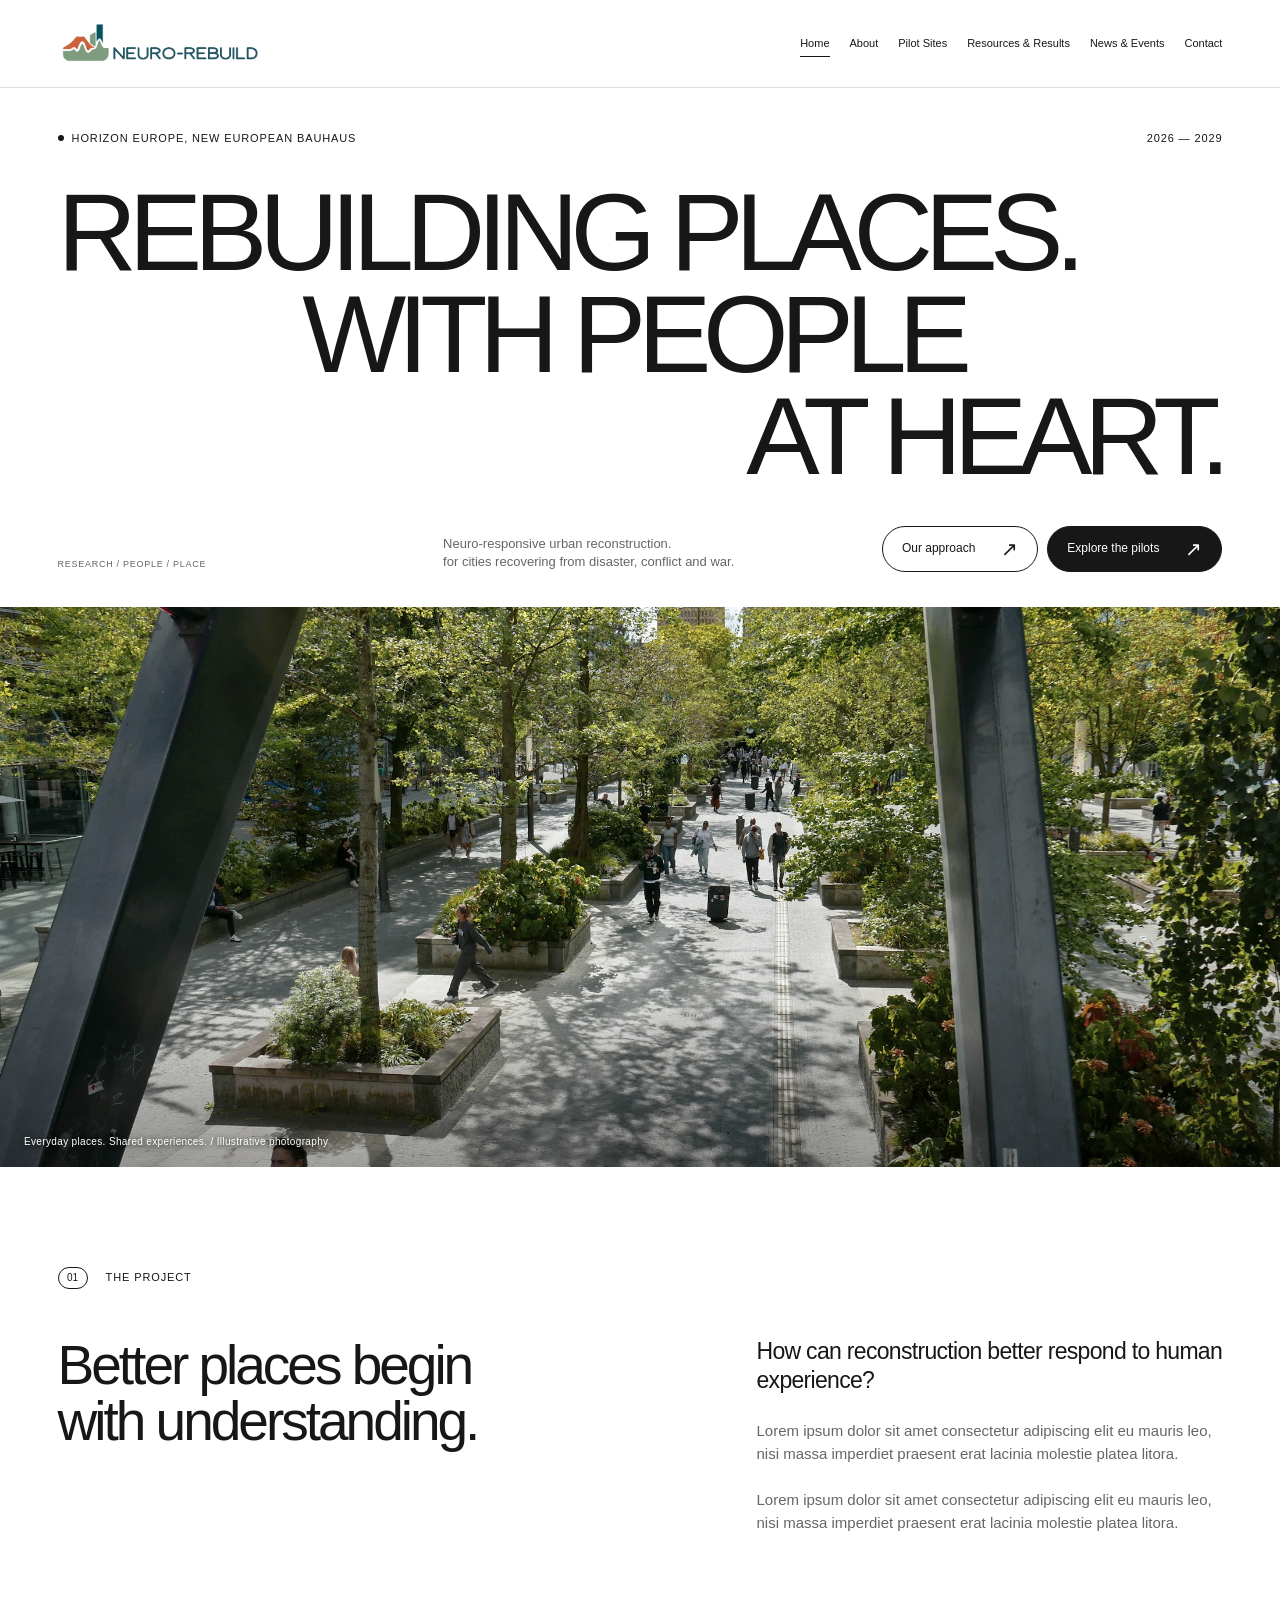
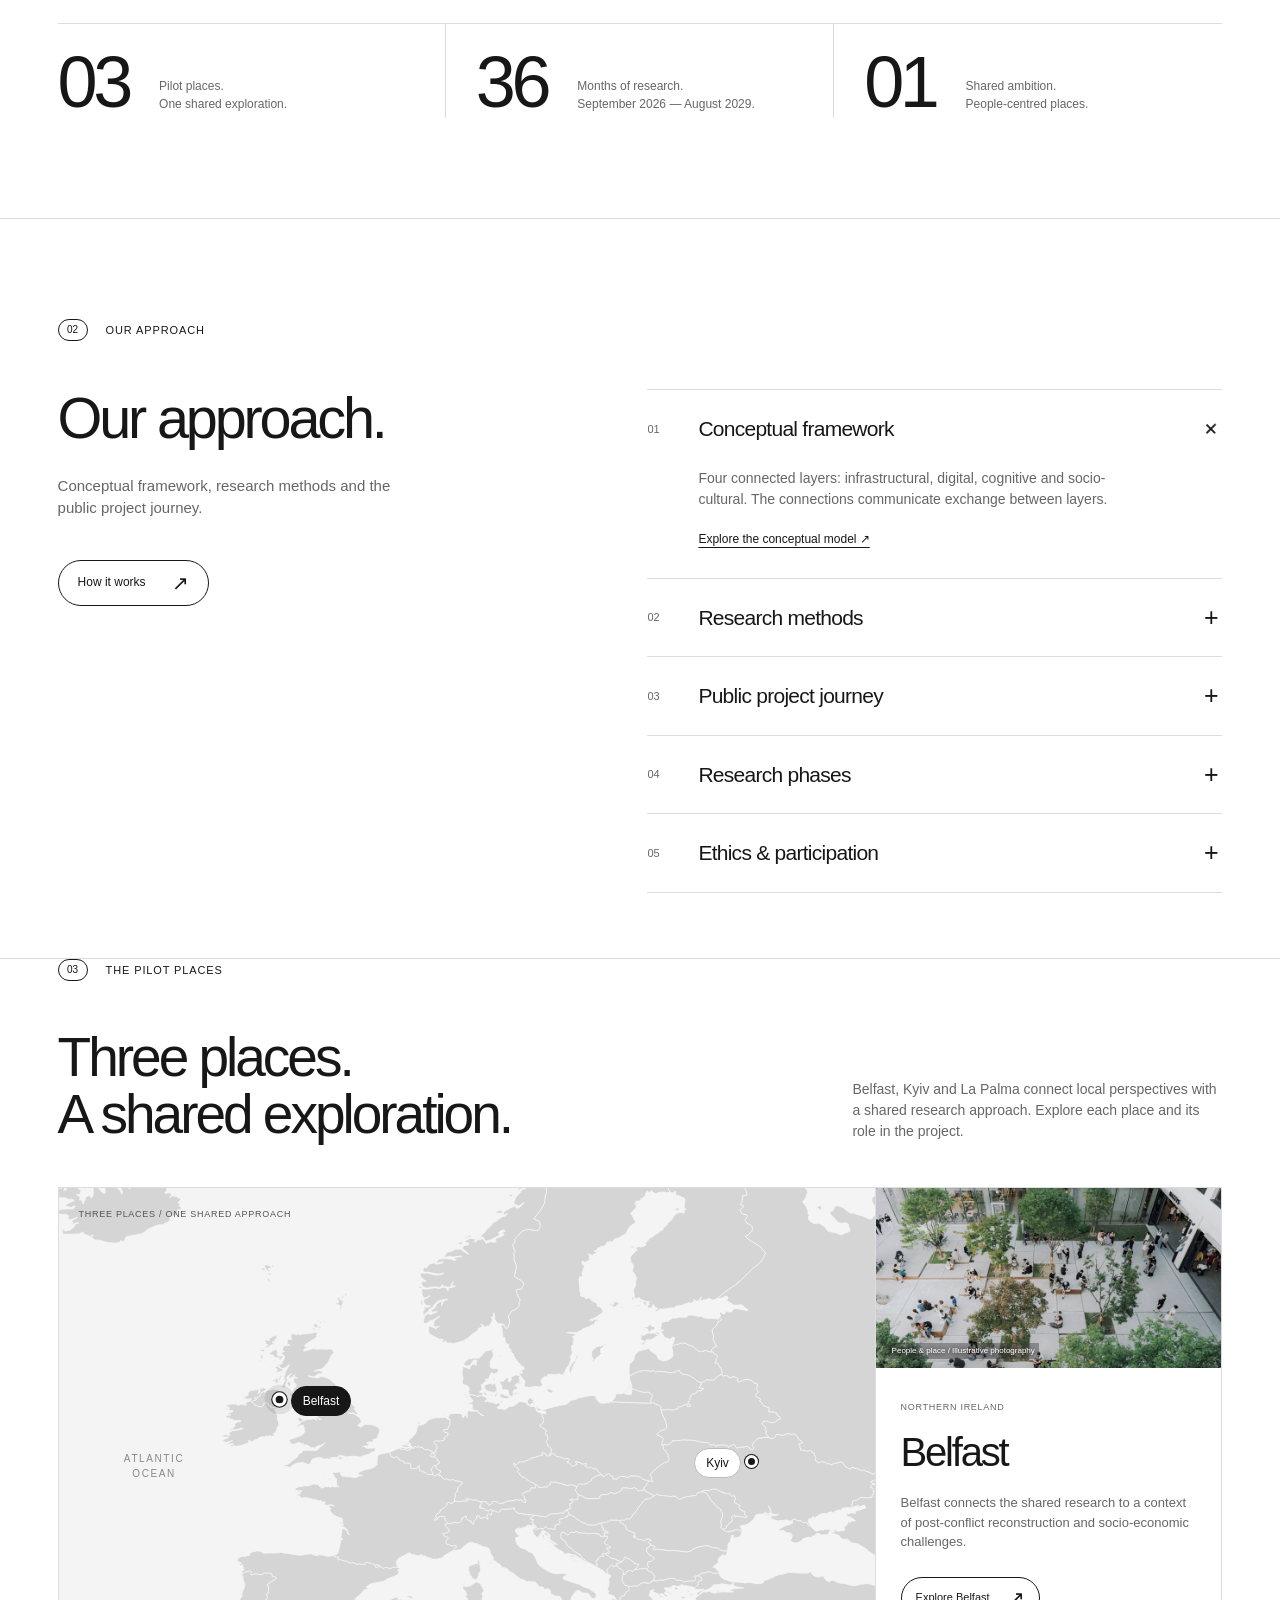
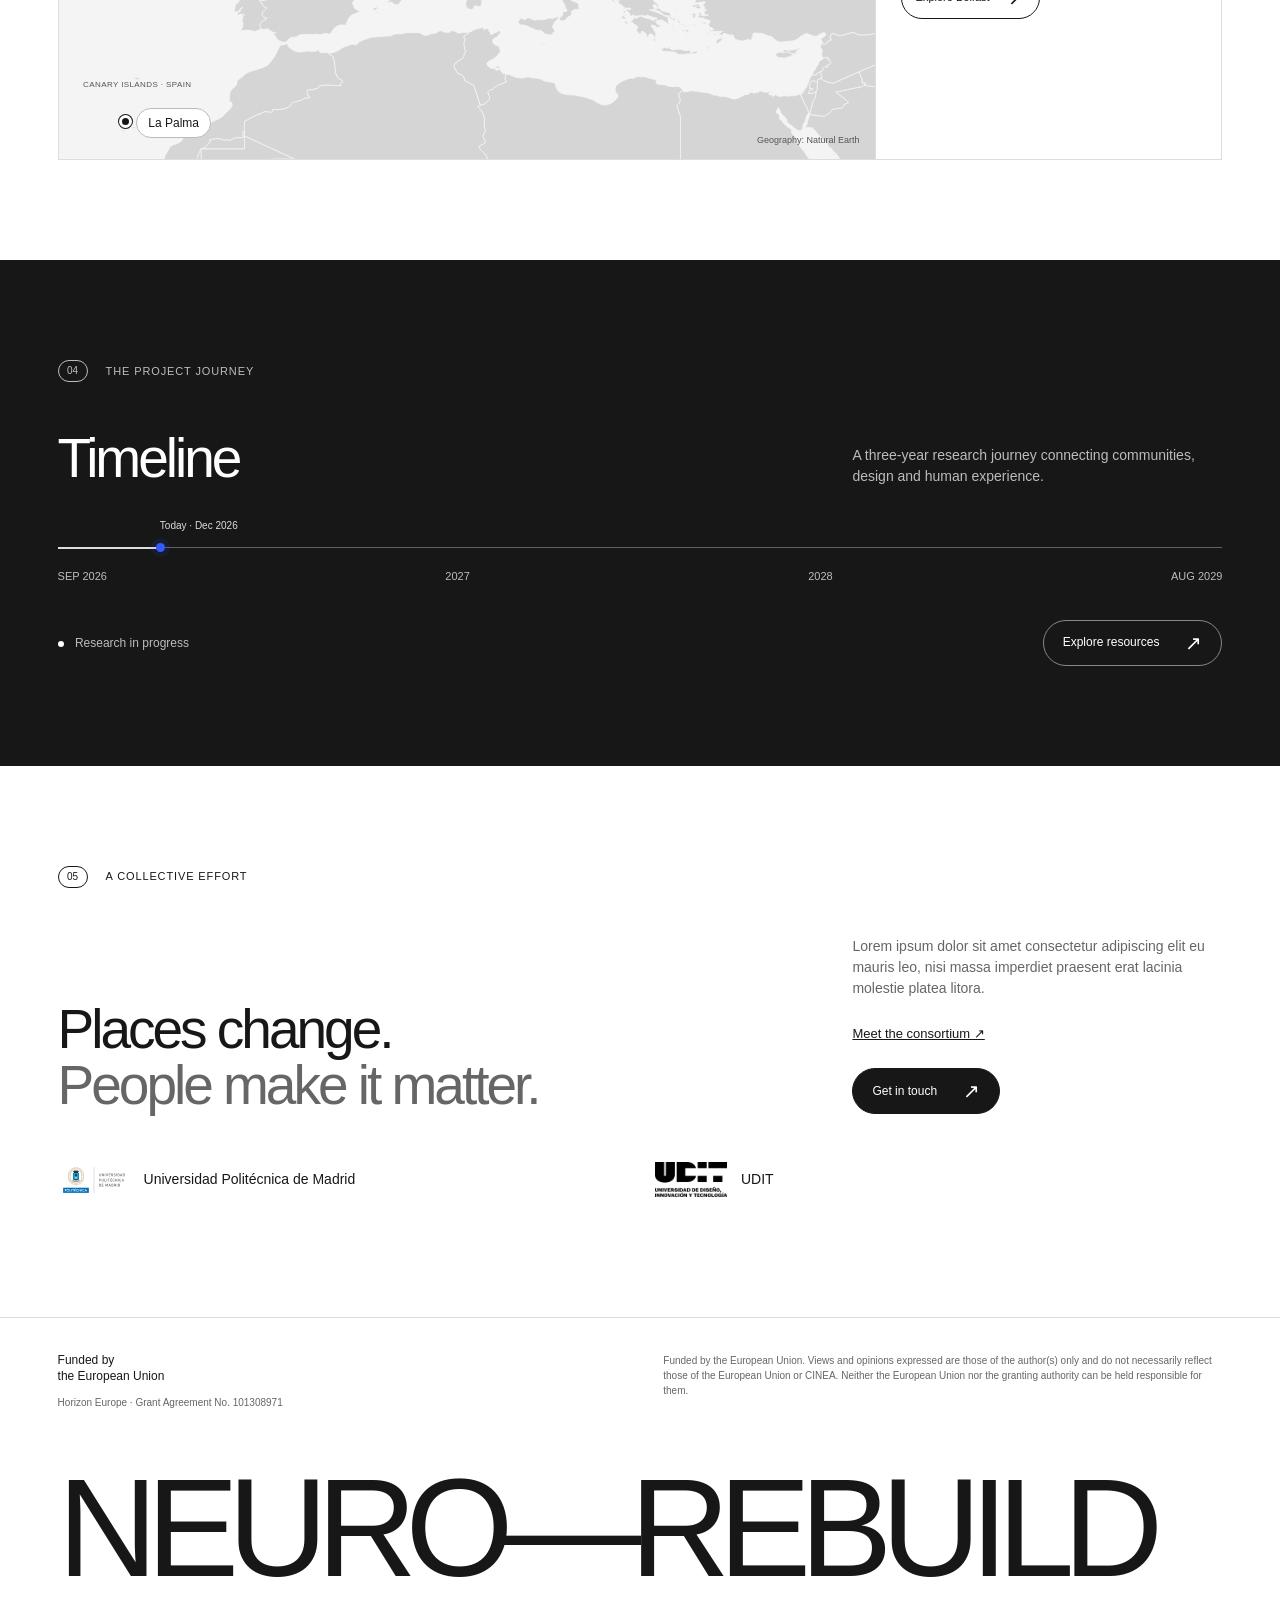
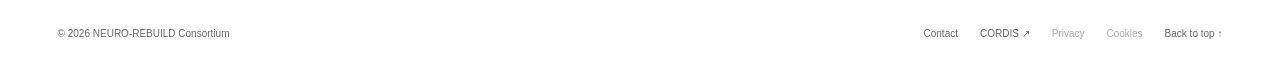
==== html/index.html @ ba74613d "subir web a github" ====
<!doctype html>
<html lang="en">
<head>
  <meta charset="utf-8">
  <meta name="viewport" content="width=device-width, initial-scale=1">
  <meta name="description" content="People-centred urban reconstruction. Explore the NEURO-REBUILD project, its approach and three pilot places.">
  <meta name="theme-color" content="#ffffff">
  <title>Places, with people at heart — NEURO-REBUILD</title>
  <link rel="icon" href="../assets/favicon.svg" type="image/svg+xml">
  <link rel="stylesheet" href="../css/styles.css">
  <script src="../js/content.js" defer></script>
  <script src="../js/script.js" defer></script>
  <script src="../js/modules.js" defer></script>
<script src="../js/partners.js" defer></script>
</head>
<body id="top">
<a class="skip" href="#main">Skip to content</a>
<header class="header wrap"><a class="brand" href="index.html" aria-label="NEURO-REBUILD home"><img src="../assets/NeuroRebuild.png" alt="NEURO-REBUILD" width="2410" height="578"></a>

<button class="menu" aria-controls="navigation" aria-expanded="false" aria-label="Open menu"><span></span><span></span></button>

<nav id="navigation" aria-label="Main navigation"><a href="index.html" aria-current="page">Home</a><a href="about.html">About</a><a href="pilots.html">Pilot Sites</a><a href="resources.html">Resources & Results</a><a href="news.html">News &amp; Events</a><a href="contact.html">Contact</a></nav></header>

<main id="main">

<section class="hero wrap">

<div class="hero-meta"><span><i class="status-dot"></i> Horizon Europe, New European Bauhaus</span><span>2026 — 2029</span></div>

<h1>REBUILDING PLACES.<br><span>WITH PEOPLE</span><br><span class="last-line">AT HEART.</span></h1>

<div class="hero-bottom"><span class="hero-index">RESEARCH / PEOPLE / PLACE</span>

<p>Neuro-responsive urban reconstruction.<br>for cities recovering from disaster, conflict and war.</p>

<div class="hero-actions"><a class="button light" href="#approach">Our approach<span aria-hidden="true">↗</span></a><a class="button " href="#pilots">Explore the pilots<span aria-hidden="true">↗</span></a></div></div>
</section>

<figure class="photo hero-photo"><img src="../assets/public-space.jpg" alt="People walking along a tree-lined urban pedestrian space" loading="eager" width="2200" height="1467"><figcaption>Everyday places. Shared experiences. / Illustrative photography</figcaption></figure>

<section class="section wrap" id="project">

<div class="section-label"><span>01</span>THE PROJECT</div>

<div class="intro-grid reveal">

<h2>Better places begin<br>with understanding.</h2>

<div>

<p class="lead">How can reconstruction better respond to human experience?</p>

<p>Lorem ipsum dolor sit amet consectetur adipiscing elit eu mauris leo, nisi massa imperdiet praesent erat lacinia molestie platea litora.</p>

<p>Lorem ipsum dolor sit amet consectetur adipiscing elit eu mauris leo, nisi massa imperdiet praesent erat lacinia molestie platea litora.</p></div></div>

<div class="stats">

<div><strong>03</strong><span>Pilot places.<br>One shared exploration.</span></div>

<div><strong>36</strong><span>Months of research.<br>September 2026 — August 2029.</span></div>

<div><strong>01</strong><span>Shared ambition.<br>People-centred places.</span></div></div></section>

<section class="approach section wrap" id="approach">
<div class="section-label"><span>02</span>OUR APPROACH</div>
<div class="approach-editorial approach-table">
<div class="approach-statement">
<h2>Our approach.</h2>
<p>Conceptual framework, research methods and the public project journey.</p><a class="button light" href="about.html#how-it-works">How it works <span aria-hidden="true">↗</span></a></div>
<div class="process">
<details class="process-row" open>
<summary><span class="row-number">01</span>
<h3>Conceptual framework</h3><span class="plus" aria-hidden="true">+</span></summary>
<div class="process-content">
<p>Four connected layers: infrastructural, digital, cognitive and socio-cultural. The connections communicate exchange between layers.</p><a class="approach-detail-link" href="about.html#concept-model">Explore the conceptual model ↗</a></div></details>
<details class="process-row" >
<summary><span class="row-number">02</span>
<h3>Research methods</h3><span class="plus" aria-hidden="true">+</span></summary>
<div class="process-content">
<p>Measure, model, experience and co-create. The approach combines neurophysiological tools, digital twins, immersive virtual reality and co-creation.</p><a class="approach-detail-link" href="about.html#how-it-works">How it works ↗</a></div></details>
<details class="process-row" >
<summary><span class="row-number">03</span>
<h3>Public project journey</h3><span class="plus" aria-hidden="true">+</span></summary>
<div class="process-content">
<p>September 2026 — August 2029.</p><a class="approach-detail-link" href="index.html#journey">View the project timeline ↗</a></div></details>
<details class="process-row" >
<summary><span class="row-number">04</span>
<h3>Research phases</h3><span class="plus" aria-hidden="true">+</span></summary>
<div class="process-content">
<p class="placeholder-copy">Lorem ipsum dolor sit amet, consectetur adipiscing elit. Sed do eiusmod tempor incididunt ut labore et dolore magna aliqua.</p></div></details>
<details class="process-row" >
<summary><span class="row-number">05</span>
<h3>Ethics & participation</h3><span class="plus" aria-hidden="true">+</span></summary>
<div class="process-content">
<p class="placeholder-copy">Lorem ipsum dolor sit amet, consectetur adipiscing elit. Sed do eiusmod tempor incididunt ut labore et dolore magna aliqua.</p></div></details></div></div></section>
<section class="section wrap" id="pilots">

<div class="section-label"><span>03</span>THE PILOT PLACES</div>

<div class="section-heading reveal">

<h2>Three places.<br>A shared exploration.</h2>

<p>Belfast, Kyiv and La Palma connect local perspectives with a shared research approach. Explore each place and its role in the project.</p></div>

<div class="pilot-map-module">

<div class="geographic-map" role="group" aria-label="Fixed geographic map of the three pilot locations"><img src="../assets/europe-map.svg" alt="Europe and the north Atlantic, including the Canary Islands" width="1000" height="700"><span class="map-heading">THREE PLACES / ONE SHARED APPROACH</span><span class="ocean-label">ATLANTIC<br>OCEAN</span><span class="canary-label">CANARY ISLANDS · SPAIN</span>

<button class="map-marker marker-belfast" data-map-pilot="belfast" style="--x:27.095%;--y:37.033%" aria-controls="pilot-map-card" aria-pressed="true"><span class="marker-dot" aria-hidden="true"></span><span class="marker-name">Belfast</span></button>

<button class="map-marker marker-kyiv" data-map-pilot="kyiv" style="--x:84.958%;--y:47.882%" aria-controls="pilot-map-card" aria-pressed="false"><span class="marker-dot" aria-hidden="true"></span><span class="marker-name">Kyiv</span></button>

<button class="map-marker marker-la-palma" data-map-pilot="la-palma" style="--x:8.175%;--y:93.441%" aria-controls="pilot-map-card" aria-pressed="false"><span class="marker-dot" aria-hidden="true"></span><span class="marker-name">La Palma</span></button><span class="map-credit">Geography: Natural Earth</span></div>

<section class="map-card" id="pilot-map-card" aria-label="Selected pilot">

<figure><img id="map-photo" src="../assets/community.jpg" alt="People gathering in an urban courtyard; illustrative photograph" width="1600" height="1067" loading="lazy"><figcaption id="map-photo-caption">People & place / Illustrative photography</figcaption></figure>

<div class="map-card-copy">

<div aria-live="polite" aria-atomic="true"><span class="eyebrow" id="map-country">NORTHERN IRELAND</span>

<h3 id="map-city">Belfast</h3>

<p id="map-description">Belfast brings a local perspective to the shared research on people-centred urban reconstruction.</p></div><a class="button light" id="map-pilot-link" href="pilot.html?site=belfast">Explore Belfast <span aria-hidden="true">↗</span></a></div></section></div>

</section>

<section class="journey section wrap" id="journey">

<div class="section-label"><span>04</span>THE PROJECT JOURNEY</div>

<div class="section-heading">

<h2>Timeline</h2>

<p>A three-year research journey connecting communities, design and human experience.</p></div>

<div class="public-timeline" data-timeline>

<div class="timeline-track">

<div class="timeline-progress"></div><span class="timeline-current"><i></i><span data-current-label>Today</span></span></div>

<div class="timeline-range"><time datetime="2026-09-01">SEP 2026</time><span>2027</span><span>2028</span><time datetime="2029-08-31">AUG 2029</time></div>

</div>

<div class="journey-link"><span class="status"><i class="status-dot"></i> Research in progress</span><a class="button light" href="resources.html">Explore resources<span aria-hidden="true">↗</span></a></div></section>

<section class="section wrap" id="latest-updates" data-content-section="updates" hidden>

<div class="section-label"><span>05</span>NEWS & EVENTS</div>

<h2>From the project.</h2>

<div data-content-list="updates"></div></section>

<section class="section wrap" id="featured-resources" data-content-section="resources" hidden>

<div class="section-label"><span>06</span>RESOURCES & RESULTS</div>

<h2>Knowledge to share.</h2>

<div data-content-list="resources"></div></section>

<section class="connect section wrap" id="connect">

<div class="section-label"><span>05</span>A COLLECTIVE EFFORT</div>

<div class="section-heading">

<h2>Places change.<br><span class="muted">People make it matter.</span></h2>

<div>

<p>Lorem ipsum dolor sit amet consectetur adipiscing elit eu mauris leo, nisi massa imperdiet praesent erat lacinia molestie platea litora.</p><a class="consortium-link" href="about.html#consortium">Meet the consortium ↗</a>

<a class="button" href="contact.html">Get in touch <span aria-hidden="true">↗</span></a></div></div><div class="partner-rotation" data-partner-rotation aria-label="Consortium partners"><div class="partner-pair"><div class="rotating-partner"><span>Universidad Politécnica de Madrid</span></div><div class="rotating-partner"><span>UDIT</span></div></div></div></section></main>

<footer class="footer wrap">

<div class="footer-top">

<div class="funding">

<div>Funded by<br><strong>the European Union</strong><small>Horizon Europe · Grant Agreement No. 101308971</small></div></div>

<p>Funded by the European Union. Views and opinions expressed are those of the author(s) only and do not necessarily reflect those of the European Union or CINEA. Neither the European Union nor the granting authority can be held responsible for them.</p></div><a class="footer-wordmark" href="index.html" aria-label="NEURO REBUILD home">NEURO—<span>REBUILD</span></a>

<div class="footer-bottom"><span>© 2026 NEURO-REBUILD Consortium</span>

<div><a href="contact.html">Contact</a><a href="https://cordis.europa.eu/project/id/101308971" target="_blank" rel="noopener noreferrer">CORDIS ↗</a><span aria-disabled="true">Privacy</span><span aria-disabled="true">Cookies</span><a href="#top">Back to top ↑</a></div></div></footer>
</body>
</html>
---- css/styles.css ----
/* NEURO—REBUILD / Editorial redesign. Local assets, no dependencies. */
:root {
  --paper:#ededed;
  --ink:#252525;
  --muted:#767676;
  --line:#cbcbcb;
  --green:#393939;
  --lime:#dadada;
  --pad:4.5vw;
  --ease:cubic-bezier(.2,.7,.2,1)}

* {
  box-sizing:border-box}
html {
  scroll-behavior:smooth;
  scroll-padding-top:30px}
body {
  margin:0;
  background:var(--paper);
  color:var(--ink);
  font-family:Arial,Helvetica,sans-serif;
  font-size:16px;
  line-height:1.5}
a {
  color:inherit;
  text-decoration:none}
button,input {
  font:inherit;
  color:inherit}
button,a,input,summary {
  -webkit-tap-highlight-color:transparent}
button,summary {
  cursor:pointer}
button:disabled,[aria-disabled=true] {
  cursor:default}
button:disabled {
  opacity:.44}
a:focus-visible,button:focus-visible,summary:focus-visible,input:focus-visible {
  outline:2px solid var(--green);
  outline-offset:6px}
p {
  margin:0 0 24px;
  color:var(--muted)}
h1,h2,h3 {
  margin:0;
  font-weight:400;
  letter-spacing:-.055em;
  line-height:1.03}
h2 {
  font-size:clamp(34px,4.3vw,70px)}
h3 {
  font-size:30px}
figure {
  margin:0}
img {
  display:block;
  max-width:100%}
.wrap {
  padding-left:var(--pad);
  padding-right:var(--pad)}
.section {
  padding-top:100px;
  padding-bottom:100px}
.muted {
  color:var(--muted)}
.eyebrow,.section-label,.hero-meta,.hero-index,.card-meta,.resource-summary {
  font-family:Arial,Helvetica,sans-serif;
  font-size:11px;
  letter-spacing:.08em;
  text-transform:uppercase}
.section-label {
  display:flex;
  align-items:center;
  gap:18px;
  margin-bottom:48px}
.section-label>span {
  border:1px solid currentColor;
  min-width:30px;
  height:22px;
  padding:2px 7px;
  border-radius:20px;
  text-align:center;
  font-size:10px;
  letter-spacing:0}
.button {
  display:inline-flex;
  align-items:center;
  justify-content:space-between;
  gap:26px;
  padding:12px 19px;
  border:1px solid var(--ink);
  border-radius:30px;
  background:var(--ink);
  color:var(--paper);
  font-size:12px;
  line-height:1.4;
  white-space:nowrap;
  transition:background .25s,transform .25s}
.button span {
  font-size:20px;
  line-height:1}
.button.light {
  background:transparent;
  color:var(--ink)}
.button:not(:disabled):hover {
  transform:translateY(-3px);
  background:var(--green);
  color:var(--paper)}
.skip {
  position:absolute;
  top:-100px;
  left:15px;
  z-index:20;
  background:var(--paper);
  padding:10px}
.skip:focus {
  top:15px}
.header {
  height:88px;
  display:flex;
  align-items:center;
  justify-content:space-between;
  border-bottom:1px solid var(--line);
  gap:20px}
.brand {
  font-size:21px;
  letter-spacing:-.065em;
  display:flex;
  align-items:center;
  font-weight:600;
  white-space:nowrap}
.brand-dot {
  width:7px;
  height:7px;
  border-radius:50%;
  background:var(--green);
  margin:0 0 12px 4px}
.header nav {
  display:flex;
  align-items:center;
  gap:32px;
  font-size:12px}
.header nav a {
  position:relative}
.header nav a:after {
  content:'';
  height:1px;
  background:var(--ink);
  position:absolute;
  bottom:-5px;
  left:0;
  width:0;
  transition:width .3s}
.header nav a:hover:after,.header nav a[aria-current=page]:after {
  width:100%}
.nav-contact {
  margin-left:40px;
  color:var(--muted)}
.menu {
  display:none}
.hero {
  padding-top:42px;
  padding-bottom:35px}
.hero-meta {
  display:flex;
  justify-content:space-between;
  margin-bottom:34px}
.hero-meta>span:first-child {
  display:flex;
  align-items:center;
  gap:8px}
.status-dot {
  display:inline-block;
  width:6px;
  height:6px;
  background:var(--green);
  border-radius:50%}
.hero h1 {
  font-size:clamp(58px,8.6vw,155px);
  letter-spacing:-.075em;
  line-height:.93}
.hero h1>span {
  display:block;
  margin-left:21%}
.hero h1 br {
  display:none}
.hero h1 .last-line {
  text-align:right;
  margin-left:0}
.hero-bottom {
  display:grid;
  grid-template-columns:1fr 1.15fr auto;
  align-items:end;
  gap:30px;
  margin-top:38px}
.hero-index {
  font-size:9px;
  color:var(--muted)}
.hero-bottom p {
  font-size:13px;
  margin:0;
  line-height:1.4}
.hero-actions {
  display:flex;
  gap:9px}
.photo {
  position:relative;
  overflow:hidden;
  background:#d6d6d6}
.photo img {
  width:100%;
  height:100%;
  object-fit:cover;
  filter:saturate(.62);
  transition:transform 1.2s var(--ease)}
.photo:hover img {
  transform:scale(1.025)}
.photo figcaption {
  position:absolute;
  left:24px;
  bottom:18px;
  color:white;
  text-shadow:0 1px 6px #000000;
  font-size:10px;
  letter-spacing:.035em}
.photo:after {
  content:'';
  position:absolute;
  inset:65% 0 0;
  background:linear-gradient(transparent,#00000055);
  pointer-events:none}
.photo figcaption {
  z-index:1}
.hero-photo {
  height:560px}
.hero-photo img {
  object-position:center 46%}
.intro-grid {
  display:grid;
  grid-template-columns:1.2fr 1fr;
  gap:12%}
.intro-grid p {
  font-size:15px;
  max-width:530px}
.intro-grid .lead {
  color:var(--ink);
  font-size:23px;
  line-height:1.3;
  letter-spacing:-.03em}
.stats {
  display:grid;
  grid-template-columns:repeat(3,1fr);
  margin-top:65px;
  border-top:1px solid var(--line)}
.stats>div {
  display:flex;
  align-items:flex-end;
  gap:30px;
  border-right:1px solid var(--line);
  padding:22px 30px 0 0}
.stats>div+div {
  padding-left:30px}
.stats>div:last-child {
  border:0}
.stats strong {
  font-size:72px;
  font-weight:400;
  letter-spacing:-.06em;
  line-height:1}
.stats span {
  font-size:12px;
  color:var(--muted);
  padding-bottom:5px}
.approach {
  border-top:1px solid var(--line);
  border-bottom:1px solid var(--line)}
.approach-grid {
  display:grid;
  grid-template-columns:1fr 1.15fr;
  gap:12%}
.approach h2 {
  font-size:clamp(38px,4.1vw,65px)}
.process-photo {
  height:260px;
  margin-top:45px;
  max-width:430px}
.process-row {
  border-top:1px solid var(--line)}
.process-row:last-of-type {
  border-bottom:1px solid var(--line)}
.process-row summary {
  list-style:none;
  display:grid;
  grid-template-columns:36px 1fr 22px;
  gap:15px;
  padding:28px 0;
  align-items:center}
.process-row summary::-webkit-details-marker {
  display:none}
.row-number {
  font-size:11px;
  color:var(--muted)}
.process-row h3 {
  font-size:25px;
  letter-spacing:-.035em}
.plus {
  font-size:25px;
  font-weight:300;
  text-align:center;
  transition:transform .3s}
.process-row[open] .plus {
  transform:rotate(45deg)}
.process-content {
  padding:0 38px 28px 51px}
.process-content>span {
  font-size:10px;
  letter-spacing:.07em;
  text-transform:uppercase;
  color:var(--green)}
.process-content p {
  font-size:14px;
  margin:15px 0 0;
  max-width:440px}
.process-note {
  font-size:12px;
  margin-top:25px}
.process-note span {
  font-size:22px;
  margin-right:12px;
  vertical-align:middle}
.section-heading {
  display:flex;
  justify-content:space-between;
  gap:60px;
  align-items:flex-end;
  margin-bottom:45px}
.section-heading p {
  max-width:370px;
  font-size:14px;
  margin:0}
.pilots-grid {
  display:grid;
  grid-template-columns:repeat(3,1fr);
  gap:16px}
.pilot-card {
  display:block;
  background:#e2e2e2;
  padding:25px;
  min-height:290px;
  position:relative;
  transition:background .35s,color .35s,transform .35s}
.pilot-card:nth-child(2) {
  background:#d9d9d9}
.pilot-card:nth-child(3) {
  background:#d7d7d7}
.pilot-card:hover {
  background:var(--green);
  color:var(--paper);
  transform:translateY(-5px)}
.card-meta {
  display:flex;
  justify-content:space-between;
  align-items:center;
  font-size:10px}
.card-meta span:last-child {
  font-size:27px;
  transition:transform .3s}
.pilot-card:hover .card-meta span:last-child {
  transform:translate(4px,-4px)}
.pilot-card h3 {
  font-size:clamp(42px,4.4vw,70px);
  margin-top:60px;
  margin-bottom:35px}
.pilot-bottom {
  display:flex;
  justify-content:space-between;
  gap:10px;
  border-top:1px solid #77777766;
  padding-top:15px;
  font-size:11px}
.pilot-bottom span:last-child {
  opacity:.6}
.journey {
  background:var(--green);
  color:var(--paper)}
.journey p {
  color:#c4c4c4}
.journey .section-label {
  color:#c4c4c4}
.timeline {
  display:grid;
  grid-template-columns:repeat(3,1fr);
  border-top:1px solid #8b8b8b;
  margin-top:65px}
.timeline>div {
  padding-top:30px;
  position:relative}
.timeline-dot {
  position:absolute;
  left:0;
  top:-4px;
  background:var(--lime);
  width:7px;
  height:7px;
  border-radius:50%}
.timeline small {
  font-size:10px;
  letter-spacing:.07em;
  color:#c2c2c2}
.timeline h3 {
  font-size:23px;
  margin-top:15px;
  letter-spacing:-.025em}
.journey-link {
  display:flex;
  align-items:center;
  justify-content:space-between;
  margin-top:65px}
.status {
  font-size:12px;
  color:#cacaca}
.status .status-dot {
  background:var(--lime);
  margin-right:8px;
  box-shadow:0 0 0 4px #dadada12}
.journey .button.light {
  border-color:#b9b9b9;
  color:var(--paper)}
.connect .section-heading {
  margin:0}
.connect .section-heading>div {
  max-width:370px}
.connect p {
  margin-bottom:25px}
.footer {
  border-top:1px solid var(--line);
  padding-top:35px;
  padding-bottom:25px}
.footer-top {
  display:grid;
  grid-template-columns:1fr 1.2fr;
  gap:12%;
  margin-bottom:50px}
.funding {
  display:flex;
  gap:15px;
  font-size:12px;
  line-height:1.3}
.funding strong {
  font-weight:500}
.funding small {
  display:block;
  color:var(--muted);
  font-size:10px;
  margin-top:12px}
.eu-mark {
  font-size:40px;
  line-height:1;
  color:var(--green)}
.footer-top>p {
  font-size:10px;
  margin:0}
.footer-wordmark {
  font-size:10.85vw;
  letter-spacing:-.082em;
  line-height:1;
  display:block;
  white-space:nowrap}
.footer-bottom {
  display:flex;
  justify-content:space-between;
  gap:20px;
  font-size:10px;
  color:var(--muted);
  margin-top:28px}
.footer-bottom>div {
  display:flex;
  gap:22px}
.footer-bottom [aria-disabled=true] {
  opacity:.55}
.footer-bottom a:hover {
  text-decoration:underline}
.page-hero {
  padding-top:45px;
  padding-bottom:65px}
.breadcrumb {
  display:flex;
  gap:14px;
  font-size:11px;
  color:var(--muted);
  margin-bottom:55px}
.breadcrumb a:hover {
  text-decoration:underline}
.pilot-title {
  display:flex;
  justify-content:space-between;
  align-items:flex-end;
  gap:40px;
  margin-bottom:45px}
.pilot-title h1 {
  font-size:clamp(90px,14vw,210px)}
.pilot-title p {
  font-size:15px;
  margin:14px 0 0}
.pilot-title .eyebrow {
  color:var(--green)}
.pilot-switch {
  display:flex;
  gap:30px;
  border-top:1px solid var(--line);
  padding-top:20px;
  font-size:12px}
.pilot-switch a {
  color:var(--muted)}
.pilot-switch a[aria-current=page] {
  color:var(--ink);
  text-decoration:underline;
  text-underline-offset:5px}
.pilot-overview {
  padding-top:20px;
  padding-bottom:60px}
.pilot-overview .section-label {
  margin-bottom:30px}
.pilot-photo {
  height:500px}
.pilot-photo img {
  object-position:center 50%}
.pilot-layout {
  display:grid;
  grid-template-columns:1fr 2.2fr;
  gap:9%}
.toc {
  display:flex;
  flex-direction:column;
  align-items:flex-start;
  gap:14px;
  position:sticky;
  top:35px;
  align-self:start;
  font-size:13px}
.toc>.eyebrow {
  margin-bottom:15px;
  color:var(--muted)}
.toc a:hover {
  text-decoration:underline}
.pilot-copy>section {
  border-top:1px solid var(--line);
  padding:35px 0}
.pilot-copy>section:first-child {
  padding-top:0;
  border:0}
.pilot-copy .section-label {
  margin-bottom:28px}
.pilot-copy h2 {
  font-size:44px;
  margin-bottom:30px}
.pilot-copy h3 {
  font-size:33px;
  margin-bottom:22px}
.pilot-copy p {
  font-size:16px;
  max-width:650px}
.text-button {
  border:0;
  border-bottom:1px solid var(--line);
  padding:8px 0;
  background:none;
  font-size:13px}
.text-button span {
  margin-left:25px}
.involved {
  display:flex;
  justify-content:space-between;
  align-items:center;
  background:#e1e1e1}
.involved .section-label {
  margin-bottom:30px}
.resources-hero h1 {
  font-size:clamp(50px,7.5vw,120px);
  line-height:1}
.offset {
  margin-left:15%}
.resource-intro {
  display:flex;
  justify-content:space-between;
  gap:40px;
  margin-top:45px}
.resource-intro p {
  font-size:18px;
  max-width:480px;
  margin:0}
.resource-controls {
  display:flex;
  justify-content:space-between;
  align-items:center;
  gap:25px;
  border-top:1px solid var(--line);
  border-bottom:1px solid var(--line);
  padding:18px 0}
.tabs {
  display:flex;
  gap:24px;
  flex-wrap:wrap}
.filter-tab {
  border:0;
  background:none;
  padding:5px 0;
  font-size:13px;
  color:var(--muted)}
.filter-tab[aria-pressed=true] {
  color:var(--ink);
  text-decoration:underline;
  text-underline-offset:6px}
.search {
  display:flex;
  align-items:center;
  gap:10px;
  max-width:220px}
.search>span {
  font-size:28px}
.search input {
  border:0;
  background:none;
  width:100%;
  font-size:13px;
  min-width:0;
  padding:7px 0;
  outline-offset:2px}
.resource-summary {
  display:flex;
  justify-content:space-between;
  color:var(--muted);
  padding:25px 0 10px;
  font-size:9px}
.resource-row {
  display:grid;
  grid-template-columns:65px 1fr 100px;
  gap:24px;
  border-bottom:1px solid var(--line);
  padding:38px 0}
.resource-number {
  font-size:14px;
  color:var(--muted)}
.resource-row h2 {
  font-size:34px;
  margin:14px 0 16px}
.resource-row p {
  font-size:14px;
  margin:0}
.resource-row .eyebrow {
  color:var(--muted);
  font-size:9px}
.resource-action {
  display:flex;
  justify-content:space-between;
  align-items:center;
  align-self:center;
  background:none;
  border:0;
  gap:14px;
  font-size:11px}
.resource-action span:last-child {
  font-size:28px}
.resource-section {
  padding-bottom:90px}
.empty {
  padding:60px 0}
.empty p {
  margin-top:15px}
.platform {
  display:grid;
  grid-template-columns:1fr 1.1fr;
  gap:10%;
  align-items:center;
  border-top:1px solid var(--line)}
.platform .section-label {
  margin-bottom:30px}
.platform h2 {
  margin-bottom:25px}
.platform p {
  font-size:15px;
  max-width:400px}
.platform-photo {
  height:380px}
.platform-status {
  font-size:10px;
  display:block;
  margin-top:15px;
  text-transform:uppercase;
  letter-spacing:.08em;
  color:var(--muted)}
[hidden] {
  display:none!important}
.reveal {
  opacity:1;
  transform:none}
.reveal.pending {
  opacity:0;
  transform:translateY(20px)}
.reveal.visible {
  animation:enter .65s var(--ease) both}
.hero h1 {
  animation:enter .85s var(--ease) both}
@keyframes enter {
  from {
  opacity:0;
  transform:translateY(20px)}
to {
  opacity:1;
  transform:translateY(0)}
}

@media(min-width:1800px) {
  :root {
  --pad:max(4.5vw,calc((100vw - 1640px)/2))}
.hero h1 {
  font-size:150px}
.footer-wordmark {
  font-size:185px}
}

@media(max-width:1050px) {
  .header nav {
  gap:20px}
.nav-contact {
  margin-left:10px}
.hero-bottom {
  grid-template-columns:1fr auto}
.hero-index {
  display:none}
.hero-actions .button {
  gap:14px}
.section {
  padding-top:70px;
  padding-bottom:70px}
.hero-photo {
  height:420px}
.stats>div {
  gap:18px}
.stats strong {
  font-size:55px}
.stats span {
  font-size:10px}
.approach-grid {
  gap:7%}
.process-row h3 {
  font-size:22px}
.pilot-card {
  padding:20px;
  min-height:260px}
.pilot-bottom {
  flex-direction:column}
.pilot-card h3 {
  margin-top:50px}
.footer-wordmark {
  font-size:10.7vw}
.tabs {
  gap:16px}
.resource-intro p {
  max-width:400px}
}

@media(max-width:700px) {
  :root {
  --pad:6vw}
.header {
  height:74px}
.brand {
  font-size:19px}
.menu {
  display:flex;
  flex-direction:column;
  justify-content:center;
  gap:6px;
  width:40px;
  height:40px;
  border:0;
  background:none;
  padding:8px}
.menu span {
  height:1px;
  width:24px;
  background:var(--ink);
  transition:transform .25s}
.menu[aria-expanded=true] span:first-child {
  transform:translateY(3.5px) rotate(45deg)}
.menu[aria-expanded=true] span:last-child {
  transform:translateY(-3.5px) rotate(-45deg)}
.header nav {
  display:none;
  position:absolute;
  left:0;
  right:0;
  top:74px;
  background:var(--paper);
  padding:30px var(--pad);
  border-bottom:1px solid var(--line);
  z-index:10;
  align-items:flex-start;
  gap:23px;
  font-size:18px;
  box-shadow:0 12px 20px #25252510}
.header nav.open {
  display:flex;
  flex-direction:column}
.nav-contact {
  margin:0;
  font-size:14px}
.hero {
  padding-top:26px;
  padding-bottom:30px}
.hero-meta {
  font-size:8px;
  letter-spacing:.03em;
  margin-bottom:35px;
  gap:10px}
.hero-meta>span:first-child {
  gap:6px}
.status-dot {
  width:5px;
  height:5px}
.hero h1 {
  font-size:clamp(39px,10.3vw,70px);
  line-height:1;
  letter-spacing:-.07em}
.hero h1>span {
  margin-left:8%}
.hero h1 .last-line {
  margin-top:3px}
.hero-bottom {
  display:block;
  margin-top:30px}
.hero-bottom p {
  font-size:13px;
  max-width:300px}
.hero-actions {
  margin-top:23px;
  justify-content:space-between;
  gap:8px}
.hero-actions .button {
  font-size:11px;
  padding:11px 15px;
  gap:15px}
.hero-photo {
  height:350px}
.hero-photo img {
  object-position:53% center}
.photo figcaption {
  left:17px;
  bottom:13px;
  font-size:8px;
  max-width:90%}
.section {
  padding-top:54px;
  padding-bottom:54px}
.section-label {
  font-size:9px;
  margin-bottom:30px;
  gap:12px}
.section-label>span {
  font-size:9px;
  min-width:27px;
  height:21px}
h2 {
  font-size:38px}
.intro-grid {
  display:block}
.intro-grid h2 {
  margin-bottom:30px}
.intro-grid p {
  font-size:14px}
.intro-grid .lead {
  font-size:21px;
  max-width:320px}
.stats {
  margin-top:35px}
.stats>div,.stats>div+div {
  display:block;
  padding:15px 10px 0 12px}
.stats>div:first-child {
  padding-left:0}
.stats strong {
  font-size:43px;
  display:block;
  margin-bottom:15px}
.stats span {
  font-size:9px;
  line-height:1.5;
  display:block}
.approach-grid {
  display:block}
.approach h2 {
  font-size:42px}
.process-photo {
  height:225px;
  margin-top:30px;
  max-width:none}
.process {
  margin-top:35px}
.process-row summary {
  grid-template-columns:23px 1fr 20px;
  gap:13px;
  padding:24px 0}
.process-row h3 {
  font-size:23px}
.process-content {
  padding-left:36px;
  padding-right:15px}
.section-heading {
  display:block;
  margin-bottom:30px}
.section-heading p {
  font-size:14px;
  margin-top:25px}
.pilots-grid {
  grid-template-columns:1fr;
  gap:12px}
.pilot-card {
  min-height:210px;
  padding:22px}
.pilot-card h3 {
  font-size:54px;
  margin:30px 0 26px}
.pilot-bottom {
  flex-direction:row;
  font-size:10px}
.timeline {
  grid-template-columns:1fr;
  border:0;
  border-left:1px solid #8b8b8b;
  gap:38px;
  margin:40px 0 0 4px}
.timeline>div {
  padding:0 0 0 25px}
.timeline-dot {
  top:5px;
  left:-4px}
.timeline h3 {
  font-size:25px;
  margin-top:8px}
.journey-link {
  align-items:flex-start;
  gap:25px;
  flex-direction:column;
  margin-top:40px}
.connect .section-heading>div {
  max-width:none}
.connect .section-heading p {
  margin-bottom:24px}
.footer {
  padding-top:30px}
.footer-top {
  display:block;
  margin-bottom:35px}
.funding {
  margin-bottom:25px}
.footer-top>p {
  font-size:10px;
  max-width:440px}
.footer-wordmark {
  font-size:16.6vw;
  line-height:.95;
  white-space:normal;
  letter-spacing:-.08em}
.footer-wordmark span {
  display:block}
.footer-bottom {
  flex-direction:column-reverse;
  gap:23px;
  margin-top:28px;
  font-size:9px}
.footer-bottom>div {
  gap:15px;
  flex-wrap:wrap}
.footer-bottom>div>a {
  margin-left:auto}
.page-hero {
  padding-top:28px;
  padding-bottom:40px}
.breadcrumb {
  font-size:10px;
  margin-bottom:35px}
.pilot-title {
  display:block;
  margin-bottom:30px}
.pilot-title h1 {
  font-size:90px;
  overflow-wrap:anywhere}
.pilot-title>div {
  margin-top:28px}
.pilot-title p {
  font-size:14px}
.pilot-switch {
  gap:25px;
  font-size:12px}
.pilot-overview {
  padding-top:15px;
  padding-bottom:35px}
.pilot-photo {
  height:310px}
.pilot-layout {
  display:block}
.toc {
  position:static;
  display:grid;
  grid-template-columns:1fr 1fr;
  font-size:12px;
  gap:15px;
  margin-bottom:40px;
  padding-bottom:30px;
  border-bottom:1px solid var(--line)}
.toc>.eyebrow {
  grid-column:1/-1;
  margin-bottom:5px}
.pilot-copy h2 {
  font-size:38px}
.pilot-copy h3 {
  font-size:31px}
.pilot-copy p {
  font-size:14px}
.pilot-copy>section {
  padding:30px 0}
.involved {
  display:block}
.involved>.button {
  margin-top:30px}
.resources-hero h1 {
  font-size:clamp(42px,10vw,66px)}
.offset {
  margin:0;
  display:block}
.resource-intro {
  display:block;
  margin-top:30px}
.resource-intro p {
  font-size:16px;
  margin-top:18px}
.resource-controls {
  display:block}
.tabs {
  gap:20px;
  row-gap:10px}
.filter-tab {
  font-size:12px}
.search {
  max-width:none;
  border-top:1px solid var(--line);
  margin-top:17px;
  padding-top:10px}
.resource-summary {
  font-size:8px}
.resource-row {
  grid-template-columns:22px 1fr;
  gap:14px;
  padding:28px 0}
.resource-row h2 {
  font-size:28px}
.resource-row p {
  font-size:13px}
.resource-number {
  font-size:11px}
.resource-action {
  grid-column:2;
  justify-content:flex-start;
  padding:0}
.resource-section {
  padding-bottom:50px}
.platform {
  display:block}
.platform-photo {
  margin-top:35px;
  height:270px}
.platform p {
  font-size:14px}
}

@media(prefers-reduced-motion:reduce) {
  html {
  scroll-behavior:auto}
*,*:before,*:after {
  animation:none!important;
  transition:none!important}
.reveal.pending {
  opacity:1;
  transform:none}
}

/* D1.2 visual modules: fixed geography, conceptual layers and public timeline. */
.header nav{gap:20px;font-size:11px}.nav-unavailable{color:var(--muted);opacity:.65;white-space:nowrap}.destination-title{font-size:clamp(46px,7.5vw,115px);max-width:1100px}.destination-intro{font-size:19px;max-width:650px;margin-top:30px;margin-bottom:0}.about-principles{background:#e2e2e2}.consortium-link{display:block;text-decoration:underline;font-size:13px;margin:0 0 25px}.pilot-map-module{display:grid;grid-template-columns:minmax(0,2fr) minmax(240px,.85fr);border:1px solid var(--line);background:#e5e5e5}.geographic-map{position:relative;align-self:center;isolation:isolate}.geographic-map>img{width:100%;height:auto;aspect-ratio:10/7}.map-heading{position:absolute;top:20px;left:20px;font-size:9px;letter-spacing:.08em;color:#5e5e5e}.map-credit{position:absolute;bottom:12px;right:15px;font-size:9px;color:#5e5e5e}.ocean-label{position:absolute;top:46%;left:8%;font-size:10px;letter-spacing:.16em;color:#878787;text-align:center}.canary-label{position:absolute;bottom:2%;left:9%;font-size:8px;letter-spacing:.05em;color:#5e5e5e}.map-marker{position:absolute;left:var(--x);top:var(--y);border:0;background:transparent;padding:0;width:44px;height:44px;transform:translate(-50%,-50%);display:grid;place-items:center;z-index:2;color:var(--green)}.marker-dot{width:13px;height:13px;background:var(--green);border:3px solid var(--paper);border-radius:50%;box-shadow:0 0 0 1px var(--green);transition:box-shadow .25s,transform .25s}.marker-name{position:absolute;left:33px;top:8px;background:var(--paper);border:1px solid #b6b6b6;border-radius:30px;padding:5px 11px;font-size:12px;font-weight:500;white-space:nowrap;transition:background .25s,color .25s}.marker-kyiv .marker-name{left:auto;right:33px}.map-marker[aria-pressed=true] .marker-name,.map-marker:hover .marker-name{background:var(--green);border-color:var(--green);color:var(--paper)}.map-marker[aria-pressed=true] .marker-dot,.map-marker:hover .marker-dot{box-shadow:0 0 0 7px #39393922,0 0 0 1px var(--green);transform:scale(1.1)}.map-marker:focus-visible{outline:2px solid var(--green);outline-offset:0;border-radius:50%}.map-card{background:var(--paper);border-left:1px solid var(--line);min-width:0}.map-card figure{position:relative;height:180px;overflow:hidden}.map-card figure img{width:100%;height:100%;object-fit:cover;filter:saturate(.65)}.map-card figcaption{position:absolute;bottom:9px;left:12px;font-size:8px;color:white;text-shadow:0 1px 5px #000000;background:#38383866;padding:2px 4px}.map-card-copy{padding:25px}.map-card h3{font-size:40px;margin:15px 0 20px}.map-card p{font-size:13px;margin-bottom:25px}.map-card .eyebrow{font-size:9px;color:var(--muted)}.map-card .button{font-size:11px;padding:10px 14px;gap:18px}.map-instruction{font-size:11px;margin:14px 0 28px}.equivalent-pilot-links .pilot-card{min-height:0;background:transparent;padding:20px 0 10px;border-top:1px solid var(--line)}.equivalent-pilot-links .pilot-card:hover{background:transparent;color:var(--green);transform:none}.equivalent-pilot-links .pilot-card h3{font-size:34px;margin:20px 0}.equivalent-pilot-links .pilot-bottom{border:0;padding:0}.concept-model{margin-bottom:65px}.concept-grid{position:relative;display:grid;grid-template-columns:1fr 1fr;gap:100px 190px;background:#e3e3e3;padding:35px}.concept-grid:before,.concept-grid:after{content:'';position:absolute;left:25%;top:50%;width:50%;height:1px;background:#adadad;transform:rotate(25deg)}.concept-grid:after{transform:rotate(-25deg)}.concept-layer{background:var(--paper);padding:25px;z-index:1;border:1px solid #cccccc;min-height:150px}.concept-layer>span{font-size:9px;letter-spacing:.06em;color:var(--muted)}.concept-layer h3{font-size:26px;margin:14px 0}.concept-layer p{font-size:13px;margin:0;max-width:330px}.concept-core{position:absolute;left:50%;top:50%;transform:translate(-50%,-50%);width:150px;height:150px;border-radius:50%;display:flex;flex-direction:column;justify-content:center;align-items:center;text-align:center;background:var(--green);color:var(--paper);z-index:2;box-shadow:0 0 0 10px #e3e3e3}.concept-core>span{font-size:23px;line-height:1;letter-spacing:-.04em}.concept-core small{font-size:9px;margin-top:12px;color:#c4c4c4}.concept-flow{display:flex;align-items:center;justify-content:space-between;gap:14px;border-bottom:1px solid var(--line);padding:25px 12px;font-size:12px}.concept-flow b{font-weight:400;font-size:23px;color:var(--muted)}.feedback-loop{display:flex;justify-content:center;gap:18px;align-items:center;font-size:11px;color:var(--green);padding:15px 0}.feedback-loop>span{font-size:24px}.public-timeline{margin-top:70px}.timeline-track{height:1px;background:#8e8e8e;position:relative}.timeline-progress{height:2px;background:var(--lime);width:var(--progress,0%)}.timeline-current{position:absolute;left:var(--progress,0%);bottom:0;white-space:nowrap}.timeline-current>i{position:absolute;width:9px;height:9px;bottom:-4px;left:-4px;background:var(--lime);border-radius:50%;box-shadow:0 0 0 5px #dadada19}.timeline-current>span{display:block;font-size:10px;color:var(--lime);padding-bottom:15px}.timeline-current.near-end>span{transform:translateX(-100%)}.timeline-range{display:flex;justify-content:space-between;font-size:11px;color:#c9c9c9;margin:20px 0 35px}.milestone-list{display:flex;gap:15px;flex-wrap:wrap}.milestone{background:transparent;color:var(--paper);border:1px solid #7b7b7b;display:grid;grid-template-columns:1fr 25px;text-align:left;padding:20px;min-width:220px;flex:1;gap:10px;transition:background .25s}.milestone>span:first-child,.milestone>time{font-size:10px;grid-column:1;letter-spacing:.05em;text-transform:uppercase;color:#c7c7c7}.milestone strong{grid-column:1;font-size:21px;font-weight:400;letter-spacing:-.03em}.milestone>span:last-child{grid-column:2;grid-row:1/3;align-self:center;font-size:25px}.milestone:hover,.milestone[aria-pressed=true]{background:#dadada19;border-color:#c4c4c4}.milestone:focus-visible,.journey a:focus-visible{outline-color:var(--lime)}.milestone-detail{padding:25px 0;border-bottom:1px solid #7b7b7b}.milestone-detail h3{font-size:24px}.milestone-detail p{font-size:14px;margin:15px 0}.milestone-detail a{font-size:12px;text-decoration:underline;text-underline-offset:4px}.published-record{border-top:1px solid var(--line);padding:25px 0}.published-record h3{margin:15px 0}.published-record h3 a:hover{text-decoration:underline}.record-body{max-width:750px;margin:40px 0}.record-body p{font-size:18px;line-height:1.6}
@media(max-width:1200px) and (min-width:701px){.header{height:auto;min-height:88px;flex-wrap:wrap;padding-top:22px;padding-bottom:22px;gap:18px}.header nav{flex:1 0 100%;justify-content:space-between;gap:12px;font-size:11px}.concept-grid{gap:80px 140px;padding:25px}.concept-layer{padding:20px}.concept-layer h3{font-size:23px}.concept-core{width:125px;height:125px}.concept-core>span{font-size:21px}.map-card-copy{padding:20px}.map-card h3{font-size:33px}.map-card figure{height:150px}}
@media(max-width:700px){.header nav{font-size:17px;gap:21px}.nav-unavailable{font-size:15px}.pilot-map-module{grid-template-columns:1fr}.geographic-map{min-height:250px}.geographic-map>img{min-height:250px}.map-heading{top:12px;left:12px;font-size:7px}.map-credit{font-size:7px;right:8px;bottom:7px}.marker-name{font-size:11px;padding:4px 9px;top:9px;left:30px}.marker-kyiv .marker-name{right:30px}.marker-dot{width:12px;height:12px}.canary-label{font-size:6px;bottom:1%;left:11%}.ocean-label{font-size:7px;left:6%}.map-card{border-left:0;border-top:1px solid var(--line);display:grid;grid-template-columns:100px minmax(0,1fr)}.map-card figure{height:100%;min-height:240px}.map-card figcaption{font-size:7px;left:5px;right:5px;bottom:6px}.map-card-copy{padding:20px 16px}.map-card h3{font-size:32px;margin:10px 0 15px}.map-card p{font-size:12px;margin-bottom:18px}.map-card .eyebrow{font-size:8px}.map-card .button{padding:9px 12px;font-size:10px;gap:10px}.map-instruction{font-size:10px;line-height:1.5}.equivalent-pilot-links{gap:15px}.equivalent-pilot-links .pilot-card{padding-top:15px}.equivalent-pilot-links .pilot-card h3{font-size:31px;margin:10px 0}.concept-grid{padding:20px;gap:15px;grid-template-columns:1fr}.concept-grid:before,.concept-grid:after{display:none}.concept-core{position:static;transform:none;width:125px;height:125px;grid-row:1;justify-self:center;margin:0 0 12px}.concept-layer{padding:20px;min-height:0}.concept-layer h3{font-size:25px;margin:10px 0}.concept-layer p{font-size:13px}.concept-flow{display:grid;grid-template-columns:1fr 20px;gap:10px;padding:20px 5px}.concept-flow>b{transform:rotate(90deg);grid-column:2}.concept-flow>span{grid-column:1}.feedback-loop{font-size:10px;text-align:center;gap:10px}.concept-model{margin-bottom:40px}.milestone{min-width:100%;padding:18px}.timeline-range{font-size:9px}.timeline-current>span{font-size:9px}.destination-intro{font-size:16px}.destination-title{font-size:48px}}
.canary-label{left:3%;bottom:12%;font-size:8px}
@media(max-width:700px){.canary-label{left:3%;bottom:13%;font-size:7px}}
/* Monochrome edition. Colour is reserved for one small interface accent. */
:root{--paper:#fff;--ink:#171717;--muted:#666;--line:#ddd;--green:#171717;--lime:#ddd;--accent:#355aff}
body{background:#fff}.brand-dot{background:var(--accent)}.button:not(:disabled):hover{background:#333}.photo img{filter:saturate(.75)}.journey{background:#171717;color:#fff}.journey p,.journey .section-label,.status,.timeline-range{color:#bcbcbc}.journey .button.light{color:#fff;border-color:#888}.timeline-track{background:#626262}.timeline-progress{background:#ddd}.timeline-current>i{background:var(--accent);box-shadow:0 0 0 5px #355aff18}.timeline-current>span{color:#ddd}.status .status-dot{background:#fff;box-shadow:none}.public-timeline{margin-top:60px}.journey-link{margin-top:35px}.pilot-map-module{background:#f4f4f4}.map-card{background:#fff}.map-heading,.map-credit,.canary-label{color:#555}.ocean-label{color:#888}.marker-name{background:#fff;border-color:#bbb}.map-marker[aria-pressed=true] .marker-name,.map-marker:hover .marker-name{background:#171717;border-color:#171717}.map-marker[aria-pressed=true] .marker-dot,.map-marker:hover .marker-dot{box-shadow:0 0 0 7px #17171718,0 0 0 1px #171717}.involved,.about-principles{background:#f5f5f5}.approach{padding-bottom:65px}.approach-editorial{display:grid;grid-template-columns:.9fr 1.15fr;gap:12%;align-items:start;margin-bottom:50px}.approach-statement h2{font-size:clamp(38px,4.5vw,70px)}.approach-statement p{max-width:350px;font-size:15px;margin:26px 0 40px}.approach-anchor{font-size:11px;letter-spacing:.08em;display:flex;align-items:center;gap:30px}.approach-anchor>span{font-size:30px}.layer-stack{border-top:1px solid #171717}.layer-row{display:grid;grid-template-columns:24px 1fr 45px;gap:24px;align-items:start;padding:26px 0;border-bottom:1px solid var(--line)}.layer-index{font-size:11px;color:#777;padding-top:4px}.layer-row .eyebrow{font-size:9px;color:#777}.layer-row h3{font-size:27px;margin:10px 0 12px}.layer-row p{font-size:13px;max-width:350px;margin:0}.layer-row svg{width:42px;height:42px;fill:none;stroke:#222;stroke-width:1.25;stroke-linecap:round;stroke-linejoin:round;margin-top:8px}.approach-grid{grid-template-columns:.9fr 1.15fr;gap:12%;border-top:1px solid var(--line);padding-top:32px}.practice-label h3{font-size:30px;margin-top:18px}.process-row h3{font-size:21px}.process-row summary{padding:20px 0}.process-note{display:none}.process-row:first-child{border-top:0}.destination-title{overflow-wrap:break-word}.journal-section{padding-top:40px;padding-bottom:75px}.journal-section .section-heading .eyebrow{display:block;margin-bottom:22px;color:#666}.journal-toolbar{display:flex;justify-content:space-between;align-items:center;border-top:1px solid var(--line);border-bottom:1px solid var(--line);padding:15px 0;gap:30px;margin-bottom:30px}.journal-filters{display:flex;gap:25px}.journal-filters button{padding:8px 0;border:0;background:none;font-size:13px;color:#777}.journal-filters button[aria-pressed=true]{color:#171717;text-decoration:underline;text-underline-offset:5px}.journal-grid{display:grid;grid-template-columns:repeat(3,minmax(0,1fr));gap:28px}.journal-grid .published-record{border:0;padding:0;min-width:0}.journal-grid .published-record>a{display:block;overflow:hidden;margin-bottom:20px}.journal-grid img{width:100%;aspect-ratio:4/3;object-fit:cover;transition:transform .5s}.journal-grid .published-record>a:hover img{transform:scale(1.025)}.journal-grid .published-record .eyebrow{font-size:9px;color:#777}.journal-grid h3{font-size:28px;line-height:1.1}.journal-grid p{font-size:14px}.journal-empty{margin-top:25px}.article-intro{padding-top:42px;padding-bottom:35px}.article-intro .breadcrumb{margin-bottom:50px}.article-kicker{display:flex;justify-content:space-between;font-size:10px;text-transform:uppercase;letter-spacing:.09em;margin-bottom:28px;color:#666}.article-intro h1{font-size:clamp(48px,6.5vw,100px);line-height:1.02;max-width:1100px;letter-spacing:-.06em}.article-standfirst{font-size:22px;line-height:1.45;max-width:800px;margin:28px 0 36px;letter-spacing:-.02em}.article-meta{display:flex;gap:30px;font-size:11px;color:#666;border-top:1px solid var(--line);padding-top:20px;flex-wrap:wrap}.template-label{display:inline-block;font-size:10px;letter-spacing:.06em;background:#f1f1f1;color:#555;padding:8px 12px;margin-bottom:28px}.article-cover img{width:100%;height:clamp(280px,43vw,650px);object-fit:cover;filter:saturate(.75)}.article-cover figcaption{color:#777;font-size:10px;margin-top:12px}.article-layout{display:grid;grid-template-columns:1fr 2.2fr;gap:10%;padding-top:65px;padding-bottom:60px}.article-sidebar{position:sticky;top:35px;align-self:start}.article-sidebar>.eyebrow{font-size:10px;color:#777}.article-sidebar nav{display:flex;flex-direction:column;gap:17px;font-size:13px;margin-top:25px;max-width:240px}.article-sidebar nav a:hover{text-decoration:underline;text-underline-offset:4px}.article-back{display:block;font-size:11px;margin-top:40px;color:#777}.article-body{max-width:750px;font-size:18px;line-height:1.75}.article-body>p{color:#444;margin-bottom:28px}.article-body h2{font-size:36px;line-height:1.15;margin:48px 0 24px}.article-body h2:first-child{margin-top:0}.article-body blockquote{margin:38px 0;padding:25px 0 25px 28px;border-left:2px solid #171717}.article-body blockquote p{font-size:28px;line-height:1.35;color:#171717;letter-spacing:-.025em;margin-bottom:18px}.article-body cite{font-size:12px;font-style:normal;color:#777}.article-body figure{margin:35px 0}.article-body figure img{width:100%;height:auto}.article-body figcaption{font-size:11px;color:#777;line-height:1.5;margin-top:10px}.article-body ul,.article-body ol{padding-left:24px;color:#444}.article-body li{padding-left:5px;margin:12px 0}.article-inline-link{display:inline-block;text-decoration:underline;text-underline-offset:4px;margin:12px 0}.article-end{display:flex;justify-content:space-between;gap:20px;padding-top:25px;padding-bottom:40px;border-top:1px solid var(--line);font-size:11px}.article-end>span{color:#777;letter-spacing:.05em}.article-end a:hover{text-decoration:underline}.related-articles{background:#f7f7f7}
@media(max-width:1000px){.approach-editorial{gap:7%}.layer-row{gap:16px;grid-template-columns:20px 1fr 35px}.layer-row svg{width:34px}.layer-row h3{font-size:24px}.journal-grid{grid-template-columns:repeat(2,minmax(0,1fr))}.article-layout{gap:7%;grid-template-columns:.8fr 2fr}.article-body{font-size:17px}.article-body h2{font-size:32px}}
@media(max-width:700px){.approach-editorial{display:block;margin-bottom:35px}.approach-statement p{margin:20px 0 25px}.approach-anchor{margin-bottom:28px}.layer-row{grid-template-columns:20px 1fr 32px;gap:13px;padding:23px 0}.layer-row h3{font-size:24px}.layer-row svg{width:30px;height:30px}.approach-grid{display:block;padding-top:25px}.practice-label h3{font-size:28px;margin-top:12px}.process{margin-top:15px}.process-row h3{font-size:21px}.journal-section{padding-bottom:45px}.journal-toolbar{display:block}.journal-filters{gap:25px}.journal-toolbar .search{margin-top:10px}.journal-grid{grid-template-columns:1fr;gap:35px}.journal-grid h3{font-size:29px}.article-intro{padding-top:25px}.article-intro .breadcrumb{font-size:9px;margin-bottom:30px}.article-intro h1{font-size:45px}.article-standfirst{font-size:18px;margin-top:24px;margin-bottom:25px}.article-meta{gap:12px 20px;font-size:10px}.article-kicker{font-size:9px;gap:20px}.article-cover img{height:300px}.article-layout{display:block;padding-top:35px;padding-bottom:35px}.article-sidebar{position:static;border-bottom:1px solid var(--line);padding-bottom:25px;margin-bottom:30px}.article-sidebar nav{gap:12px;max-width:none;font-size:12px;margin-top:18px}.article-back{display:none}.article-body{font-size:16px}.article-body h2{font-size:29px;margin-top:35px}.article-body blockquote{padding-left:20px}.article-body blockquote p{font-size:25px}.article-end{display:block;font-size:10px}.article-end a{display:block;margin-top:15px}.public-timeline{margin-top:50px}.journey-link{margin-top:25px}}
/* About: supplied research model, methods and ten-partner consortium. */
.about-sections{display:flex;flex-wrap:wrap;gap:12px 26px;margin-top:40px;padding-top:22px;border-top:1px solid var(--line);font-size:12px}.about-sections a:hover{text-decoration:underline;text-underline-offset:5px}.how-it-works{padding-top:35px}.how-intro{max-width:830px;font-size:21px;line-height:1.55;margin:30px 0 45px;letter-spacing:-.02em}.methods-grid{display:grid;grid-template-columns:repeat(4,minmax(0,1fr));gap:18px}.method-card{border:1px solid var(--line);padding:28px 24px}.method-card>svg{width:45px;height:45px;fill:none;stroke:var(--ink);stroke-width:1.5;stroke-linecap:round;stroke-linejoin:round;margin-bottom:42px}.method-card h3{display:flex;align-items:center;gap:14px;font-size:27px;letter-spacing:-.035em;margin-bottom:22px}.method-card h3>span{font-size:10px;color:#777;letter-spacing:0}.method-card p{font-size:15px;line-height:1.6;margin:0}.conceptual-section{background:#f7f7f7}.conceptual-section .section-heading p{max-width:400px}.proposal-model{max-width:1100px;margin:auto}.proposal-model-desktop{width:100%;height:auto}.proposal-model figcaption{font-size:11px;color:#666;text-align:center;margin-top:20px}.proposal-model-mobile{display:none}.model-key{display:grid;grid-template-columns:repeat(4,minmax(0,1fr));gap:25px;border-top:1px solid var(--line);padding-top:25px;margin:45px 0 0}.model-key dt{font-size:13px;font-weight:600;margin-bottom:10px}.model-key dd{margin:0;font-size:13px;color:#666}.about-copy-grid{display:grid;grid-template-columns:1fr 1fr;gap:12%}.about-copy-grid h2{font-size:42px}.about-copy-grid h3{font-size:29px}.about-copy-grid p{font-size:16px;line-height:1.6;margin:25px 0 0}.consortium-section{border-top:1px solid var(--line);border-bottom:1px solid var(--line)}.partners-grid{display:grid;grid-template-columns:repeat(4,minmax(0,1fr));gap:22px}.partner-country{border:1px solid var(--line);padding:25px 22px;min-width:0}.partner-country>h3{display:flex;justify-content:space-between;gap:10px;font-size:23px;letter-spacing:-.025em;border-bottom:2px solid var(--ink);padding-bottom:22px;margin-bottom:5px}.partner-country>h3>span{font-size:12px;color:#777;letter-spacing:0;align-self:center}.partner-country ul{padding:0;margin:0;list-style:none}.partner-country li{padding:23px 0;border-bottom:1px solid var(--line)}.partner-country li:last-child{border:0;padding-bottom:0}.partner-country h4{font-size:19px;line-height:1.4;font-weight:400;letter-spacing:-.02em;margin:0;overflow-wrap:break-word}.partner-role{display:block;font-size:10px;letter-spacing:.08em;text-transform:uppercase;margin-top:12px;color:#555}.partner-description{margin-top:15px}.partner-description summary{display:flex;justify-content:space-between;list-style:none;align-items:center;font-size:10px;color:#777;cursor:pointer;padding:6px 0}.partner-description summary::-webkit-details-marker{display:none}.partner-description summary>span{font-size:16px}.partner-description[open] summary>span{transform:rotate(45deg)}.partner-description p{margin:12px 0 0;font-size:12px;line-height:1.6}.approach-table{margin-bottom:0}.approach-table .process{margin-top:0}.approach-table .process-row:first-child{border-top:1px solid var(--line)}.approach-table .process-content p{margin-top:0}.approach-detail-link{display:inline-block;font-size:12px;text-decoration:underline;text-underline-offset:4px;margin-top:20px}.placeholder-copy{color:#777}
@media(max-width:1050px){.methods-grid,.partners-grid{grid-template-columns:repeat(2,minmax(0,1fr))}.method-card>svg{margin-bottom:30px}.model-key{grid-template-columns:repeat(2,minmax(0,1fr))}.partner-country h4{font-size:20px}}
@media(max-width:700px){.about-sections{font-size:11px;gap:15px 22px;margin-top:30px}.how-it-works{padding-top:20px}.how-intro{font-size:17px;margin:25px 0 30px}.methods-grid{grid-template-columns:1fr;gap:14px}.method-card{padding:24px;display:grid;grid-template-columns:40px 1fr;gap:20px}.method-card>svg{grid-column:1;grid-row:1/3;width:35px;height:35px;margin:0}.method-card h3{font-size:26px;margin:0;gap:12px;grid-column:2}.method-card p{grid-column:2;font-size:14px}.proposal-model-desktop{display:none}.proposal-model-mobile{display:block}.proposal-model-mobile>.eyebrow{display:block;text-align:center;margin-bottom:25px;color:#666}.proposal-model-mobile ol{margin:0;padding:0;list-style:none}.proposal-model-mobile li{position:relative;padding:25px 20px;border:1px solid #bbb;margin-bottom:30px;text-align:center;background:#fff}.proposal-model-mobile li:nth-child(2){background:#eee}.proposal-model-mobile li:nth-child(3){background:#ddd}.proposal-model-mobile li:nth-child(4){background:#ccc;margin:0}.proposal-model-mobile li:not(:last-child):after{content:'↕';position:absolute;left:50%;bottom:-30px;transform:translateX(-50%);height:28px;font-size:23px;color:#222}.proposal-model-mobile li>span{font-size:20px;letter-spacing:-.025em}.proposal-model-mobile p{font-size:12px;color:#444;margin:12px 0 0}.proposal-model figcaption{font-size:10px;line-height:1.5}.model-key{display:none}.about-copy-grid{grid-template-columns:1fr;gap:40px}.about-copy-grid h2{font-size:35px}.about-copy-grid h3{font-size:28px}.about-copy-grid p{font-size:15px;margin-top:18px}.partners-grid{grid-template-columns:1fr;gap:18px}.partner-country{padding:25px}.partner-country>h3{font-size:25px}.partner-country li{padding:20px 0}.partner-country h4{font-size:20px}.partner-description summary{font-size:11px}.approach-table .process{margin-top:30px}}

/* Compact partner disclosures and paired consortium rotation. */
.partner-description{margin:0}
.partner-description summary{gap:16px;min-height:44px;color:var(--ink);align-items:flex-start;padding:0}
.partner-description summary>div{flex:1;min-width:0}
.partner-description summary .partner-toggle{display:grid;place-items:center;flex:0 0 32px;height:32px;font-size:25px;font-weight:300;transition:transform .2s}
.partner-description summary:focus-visible{outline:2px solid currentColor;outline-offset:6px}
.partner-description[open] summary>.partner-toggle{transform:rotate(45deg)}
.partner-description p{padding-right:16px}
.partner-rotation{display:flex;align-items:center;gap:20px;min-width:0}
.partner-pair{display:grid;grid-template-columns:repeat(2,minmax(0,1fr));gap:30px;flex:1;min-width:0}
.rotating-partner{display:flex;align-items:center;gap:14px;min-width:0;min-height:75px}
.rotating-partner span{font-size:14px;line-height:1.4;max-width:240px}
.rotating-partner img{width:72px;height:48px;object-fit:contain;flex-shrink:0}
.partner-controls{display:flex;gap:4px}
.partner-controls button{background:transparent;border:1px solid var(--line);width:44px;height:44px;color:var(--ink);cursor:pointer;border-radius:50%;font-size:17px}
.partner-controls button:hover{background:#eee}
.connect>.partner-rotation{border-top:1px solid var(--line);margin-top:40px;padding-top:20px}
.consortium-section .section-heading>.partner-rotation{width:46%;max-width:560px;align-self:center}
.consortium-section .partner-pair{gap:18px}
.consortium-section .rotating-partner{flex-direction:column;justify-content:center;align-items:flex-start;min-height:115px}
.consortium-section .rotating-partner span{font-size:12px}
#pilots.section{padding-top:30px}
@media(max-width:700px){.consortium-section .section-heading>.partner-rotation{width:100%;max-width:none;margin-top:24px}.partner-rotation{gap:12px}.partner-pair{gap:16px}.rotating-partner{flex-direction:column;align-items:flex-start;justify-content:center;min-height:110px}.rotating-partner span{font-size:12px}.rotating-partner img{width:60px;height:38px}.connect>.partner-rotation{margin-top:25px}}
@media(prefers-reduced-motion:reduce){.partner-description summary .partner-toggle{transition:none}}

/* Final content organisation */
.connect>.partner-rotation{border-top:0;padding-top:0;margin-top:28px}
#pilots.section{border-top:0;margin-top:0;padding-top:0}
.partner-rotation .partner-pair{grid-template-columns:repeat(2,minmax(0,1fr))}
.news-landing .section-heading{margin-bottom:38px}
.news-categories{display:flex;flex-wrap:wrap;gap:12px;padding:20px 0;border-top:1px solid var(--line);border-bottom:1px solid var(--line)}
.news-categories span{border:1px solid var(--line);border-radius:99px;padding:9px 16px;font-size:12px}
.news-empty{min-height:220px;display:flex;justify-content:space-between;align-items:center;gap:25px;border-bottom:1px solid var(--line)}
.news-empty p{font-size:20px;color:var(--muted);margin:0}
.contact-grid{display:grid;grid-template-columns:repeat(2,minmax(0,1fr));gap:30px;margin-top:48px}
.contact-grid article{border-top:1px solid var(--ink);padding:24px 0 45px}
.contact-grid h3{font-size:clamp(30px,3vw,50px);letter-spacing:-.045em;margin:30px 0}
.contact-grid p{font-size:17px;line-height:1.6;color:var(--muted);margin:0 0 28px}
.contact-grid a{text-decoration:underline;text-underline-offset:5px;font-size:17px}
@media(max-width:700px){.contact-grid{grid-template-columns:1fr;gap:0}.news-empty{display:block;padding:40px 0;min-height:0}.news-empty p{margin-top:25px}}

/* Latest page refinements */
.header .brand img{display:block;width:clamp(180px,16vw,250px);height:auto;object-fit:contain}
.contact-section,.news-landing{padding-top:12px}
.contact-section .contact-grid{margin-top:0}
.news-landing .news-categories{border-top:0}
.news-feature{display:grid;grid-template-columns:minmax(0,1.15fr) minmax(260px,.85fr);gap:5%;align-items:stretch;margin-top:38px;border-top:1px solid var(--line);border-bottom:1px solid var(--line);padding:24px 0;color:var(--ink)}
.news-feature img{width:100%;height:320px;object-fit:cover;filter:saturate(.75)}
.news-feature-copy{display:flex;flex-direction:column;align-items:flex-start;justify-content:center;gap:18px;padding:10px 0}
.news-feature-copy strong{font-size:clamp(30px,3.5vw,54px);font-weight:400;letter-spacing:-.05em;line-height:1.02}
.news-feature-copy>span:not(.eyebrow):not(.news-feature-action){font-size:15px;color:var(--muted);line-height:1.5}
.news-feature-action{font-size:13px;text-decoration:underline;text-underline-offset:5px;margin-top:12px}
.news-feature:hover .news-feature-action{color:var(--accent)}
.news-future{font-size:14px;color:var(--muted);padding:25px 0 0;margin:0}
@media(max-width:700px){.header .brand img{width:185px}.news-feature{grid-template-columns:1fr;gap:20px}.news-feature img{height:210px}.news-feature-copy{padding:0}.contact-section,.news-landing{padding-top:0}}
.page-hero:has(+ .contact-section),.page-hero:has(+ .news-landing){padding-bottom:24px}
.news-landing{padding-top:0}
.news-feature{border-top:0;margin-top:20px}
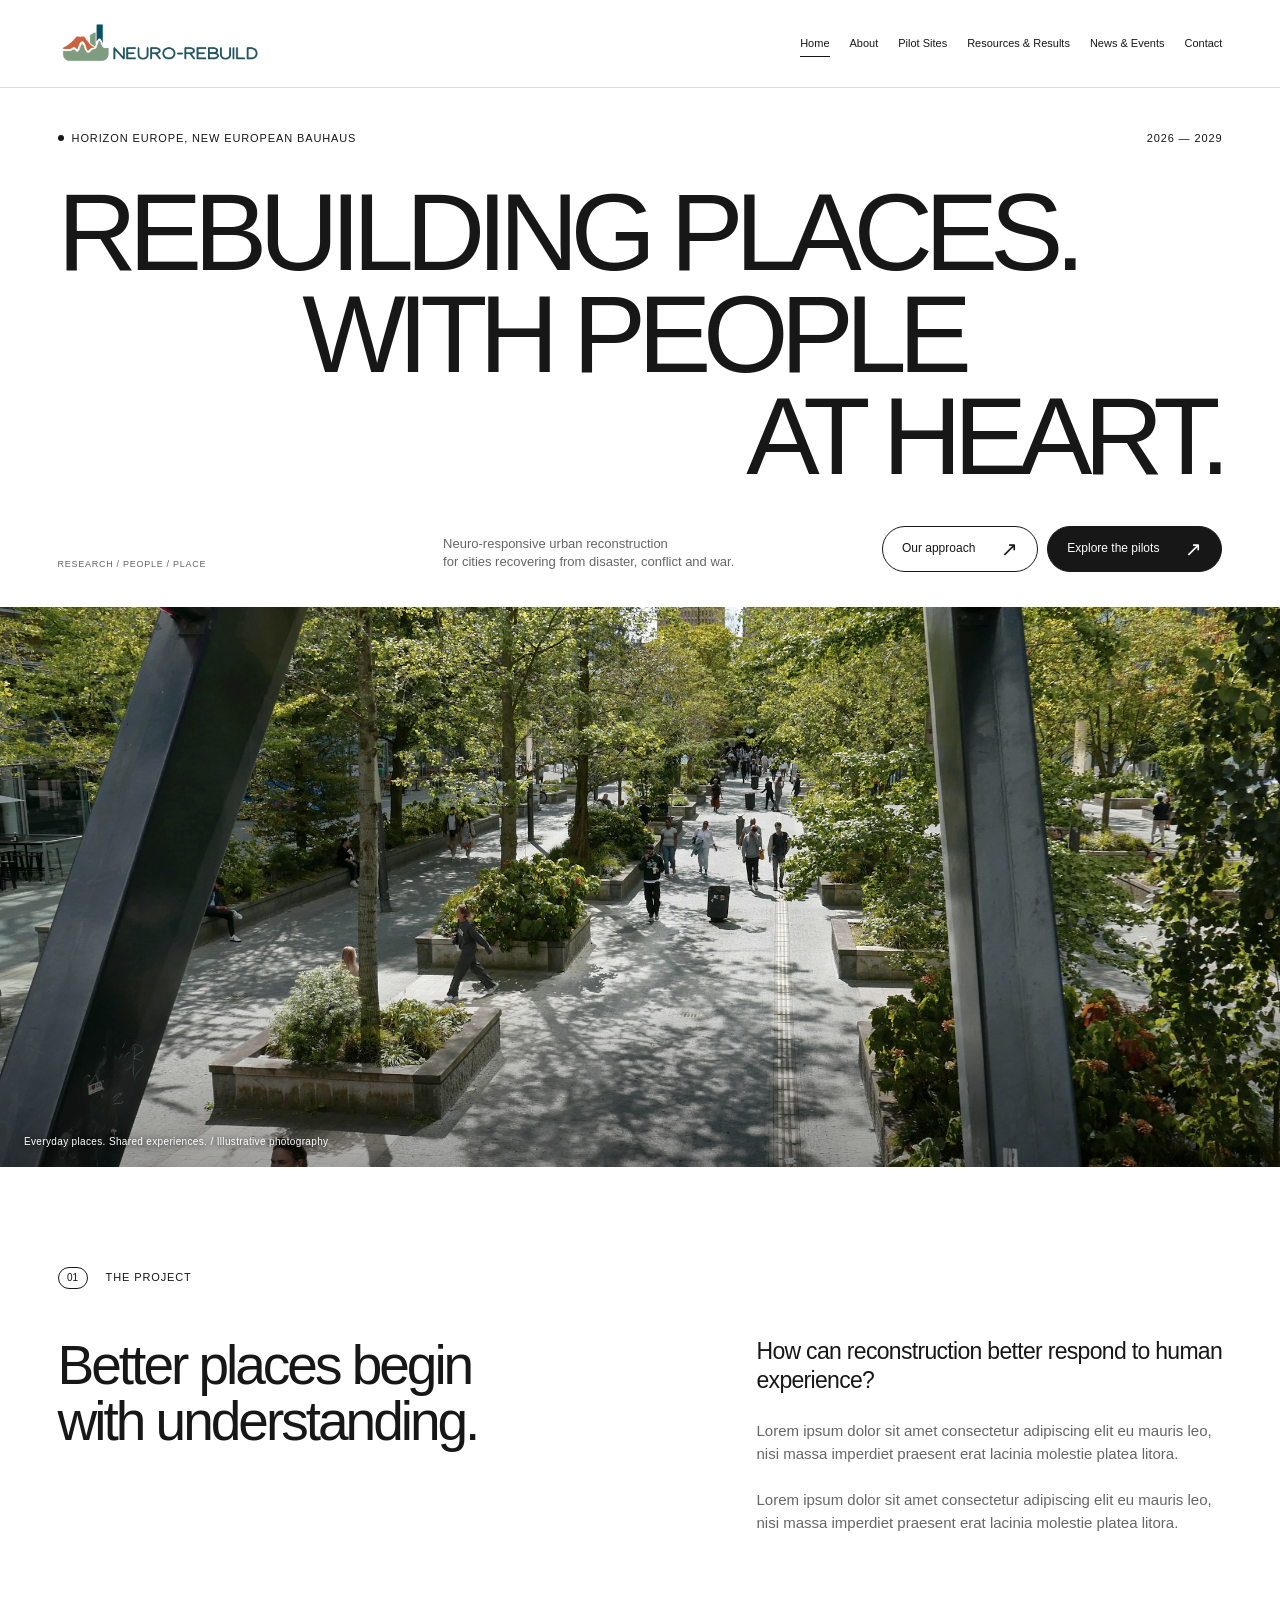
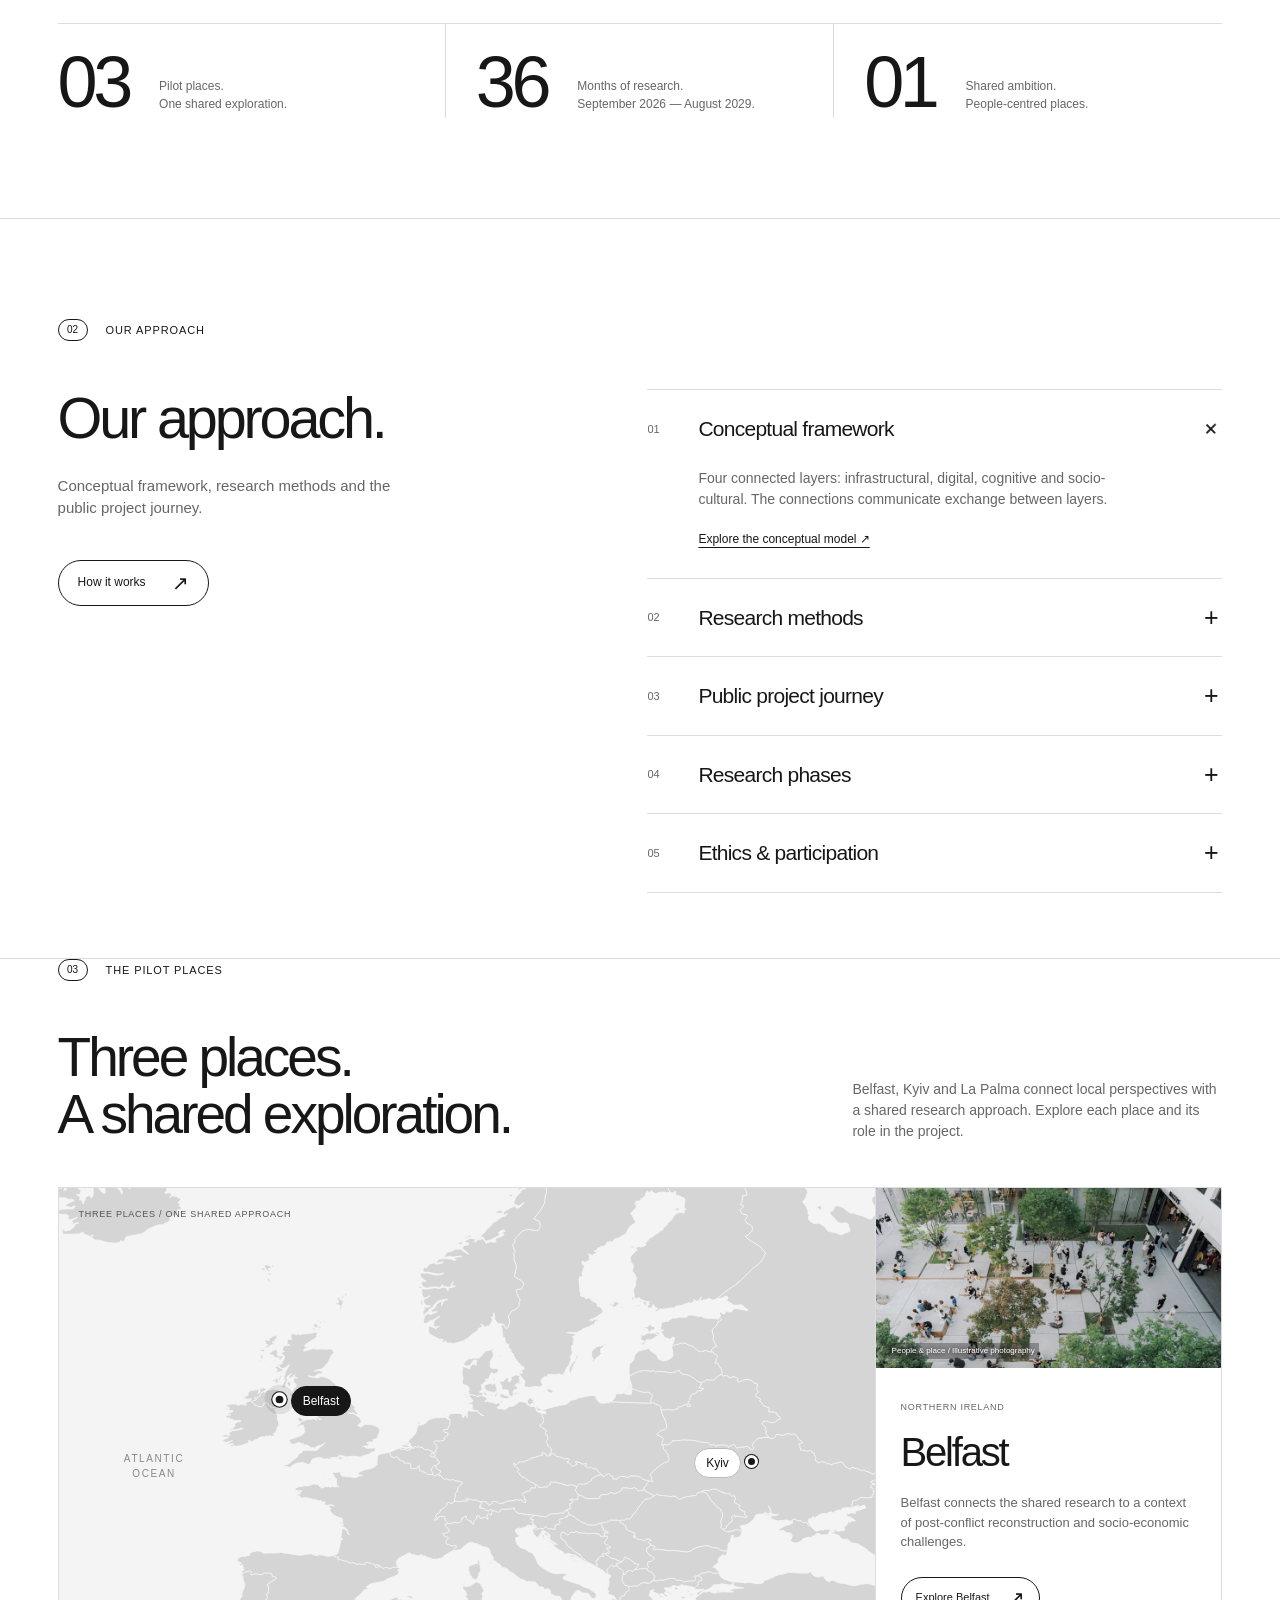
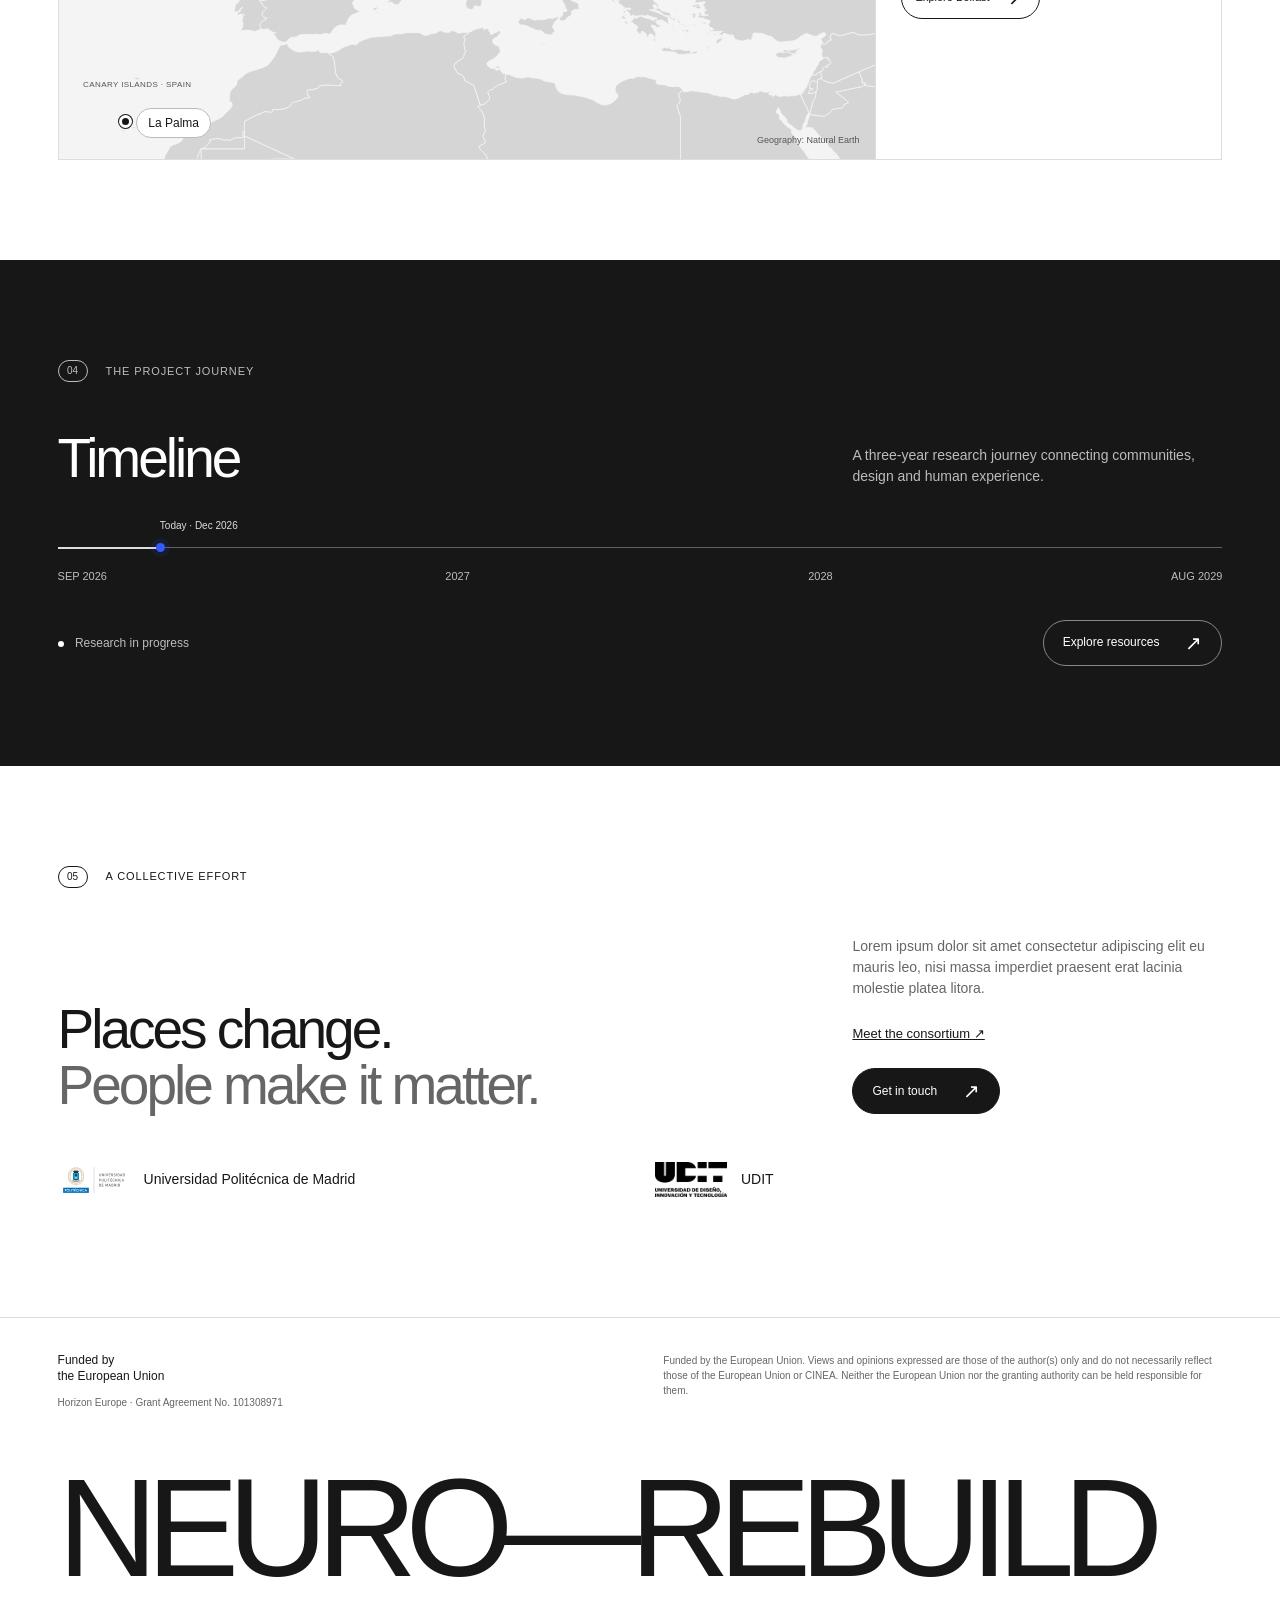
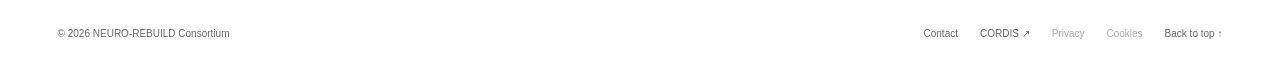
==== commit 0fe265db: "correciones tontas" ====
--- a/html/index.html
+++ b/html/index.html
@@ -31,7 +31,7 @@
 
 <div class="hero-bottom"><span class="hero-index">RESEARCH / PEOPLE / PLACE</span>
 
-<p>Neuro-responsive urban reconstruction.<br>for cities recovering from disaster, conflict and war.</p>
+<p>Neuro-responsive urban reconstruction<br>for cities recovering from disaster, conflict and war.</p>
 
 <div class="hero-actions"><a class="button light" href="#approach">Our approach<span aria-hidden="true">↗</span></a><a class="button " href="#pilots">Explore the pilots<span aria-hidden="true">↗</span></a></div></div>
 </section>
